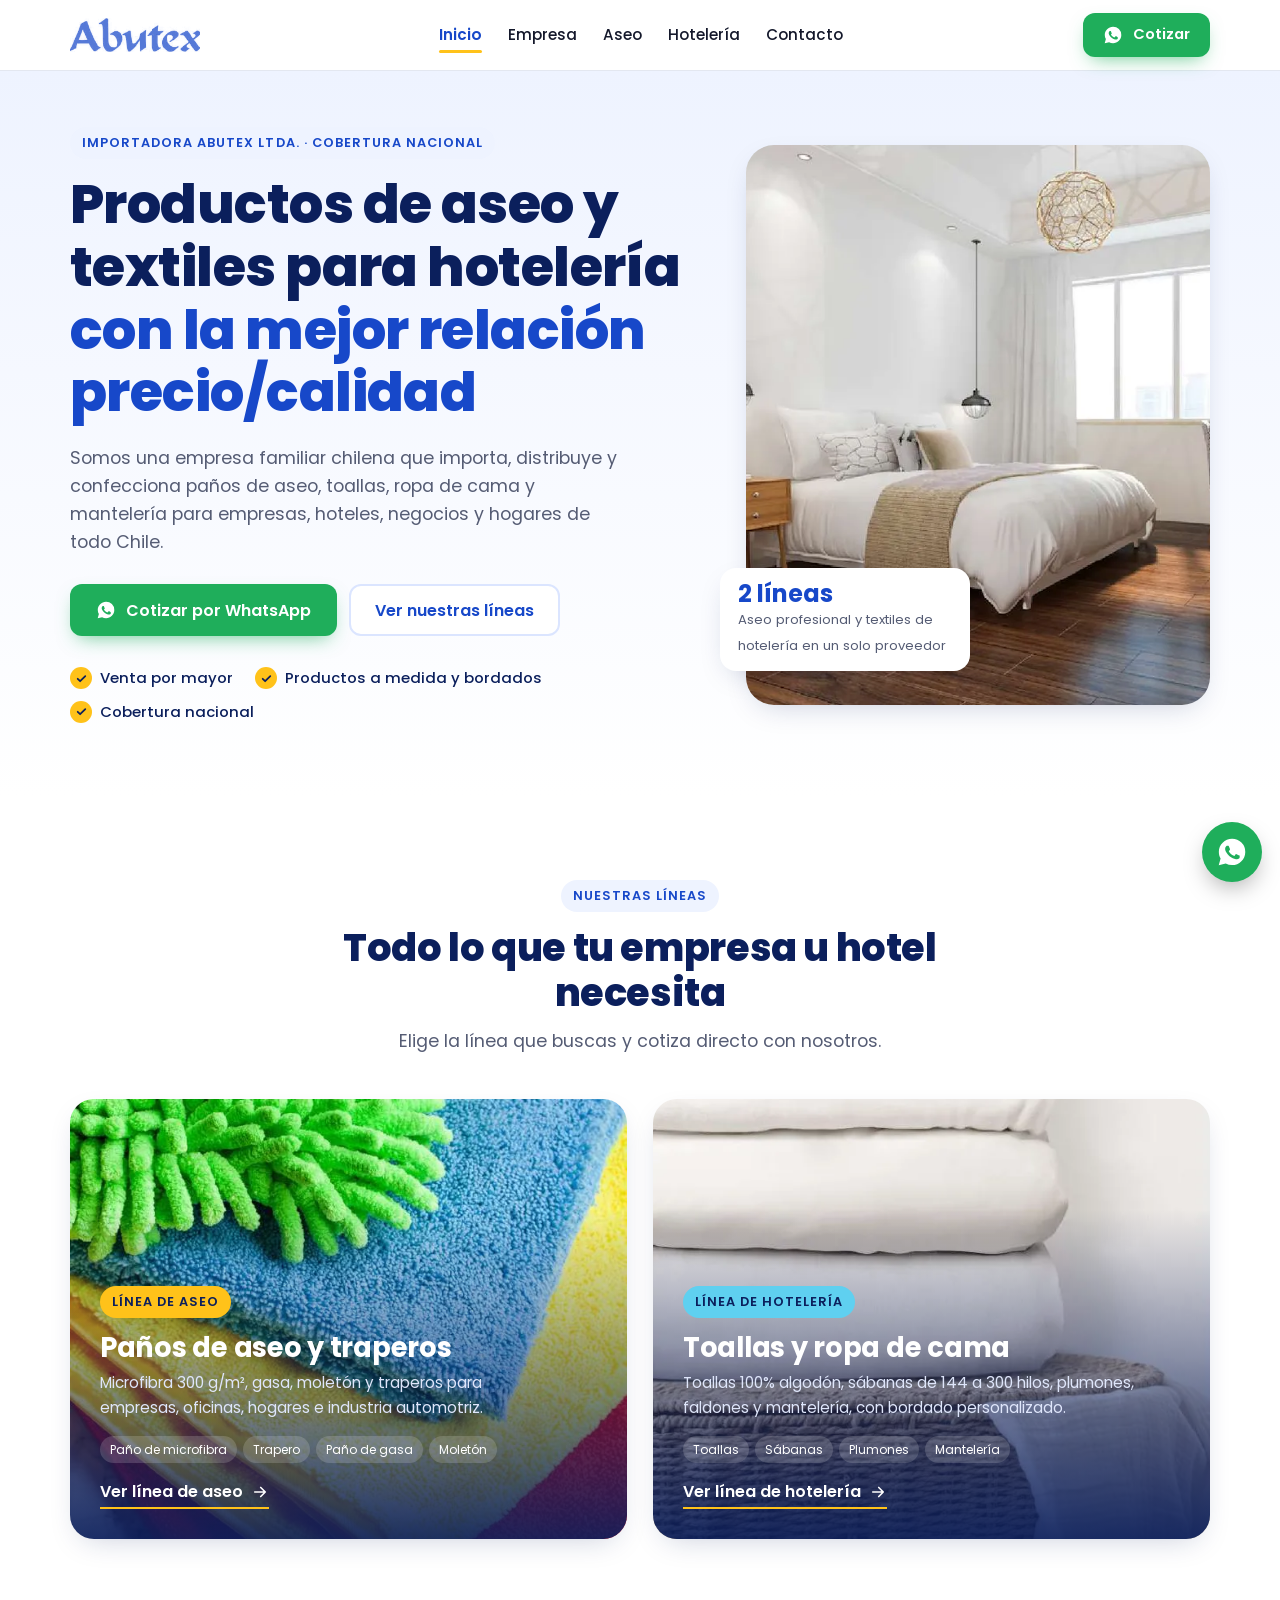
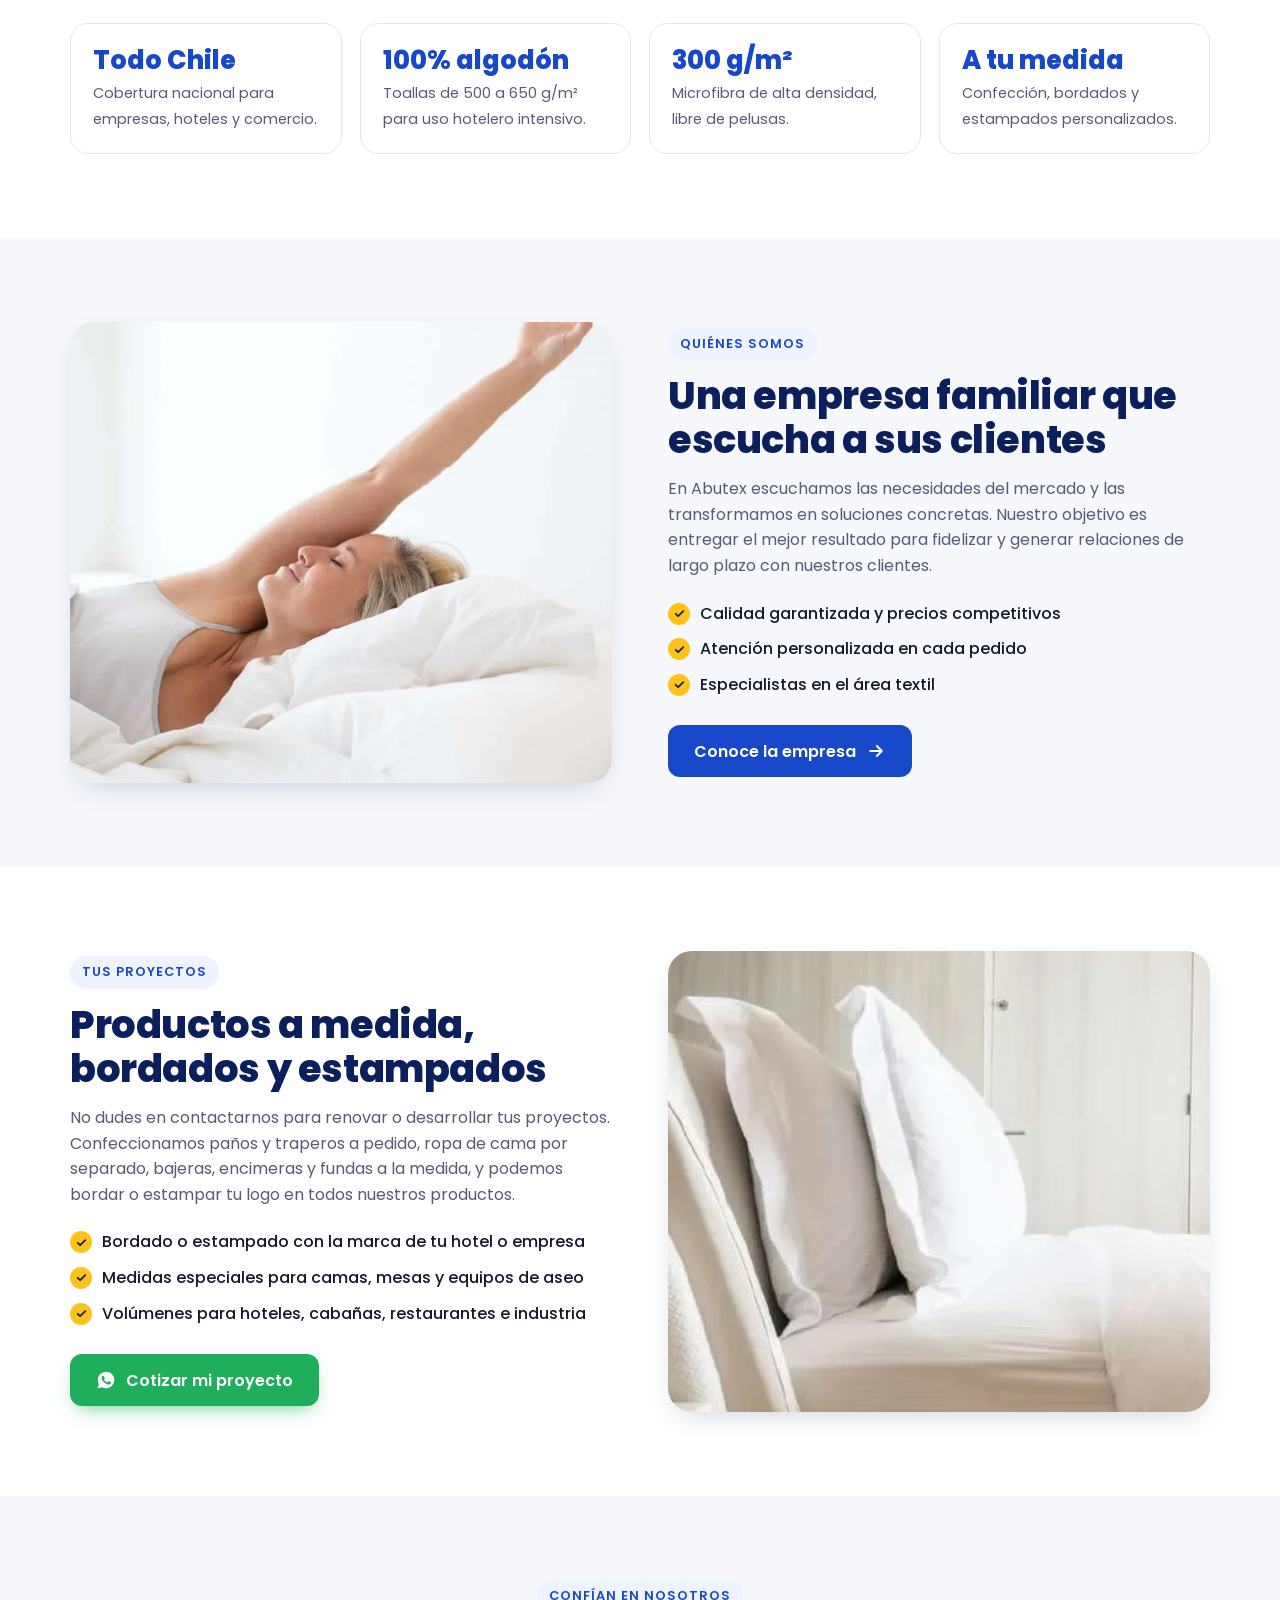
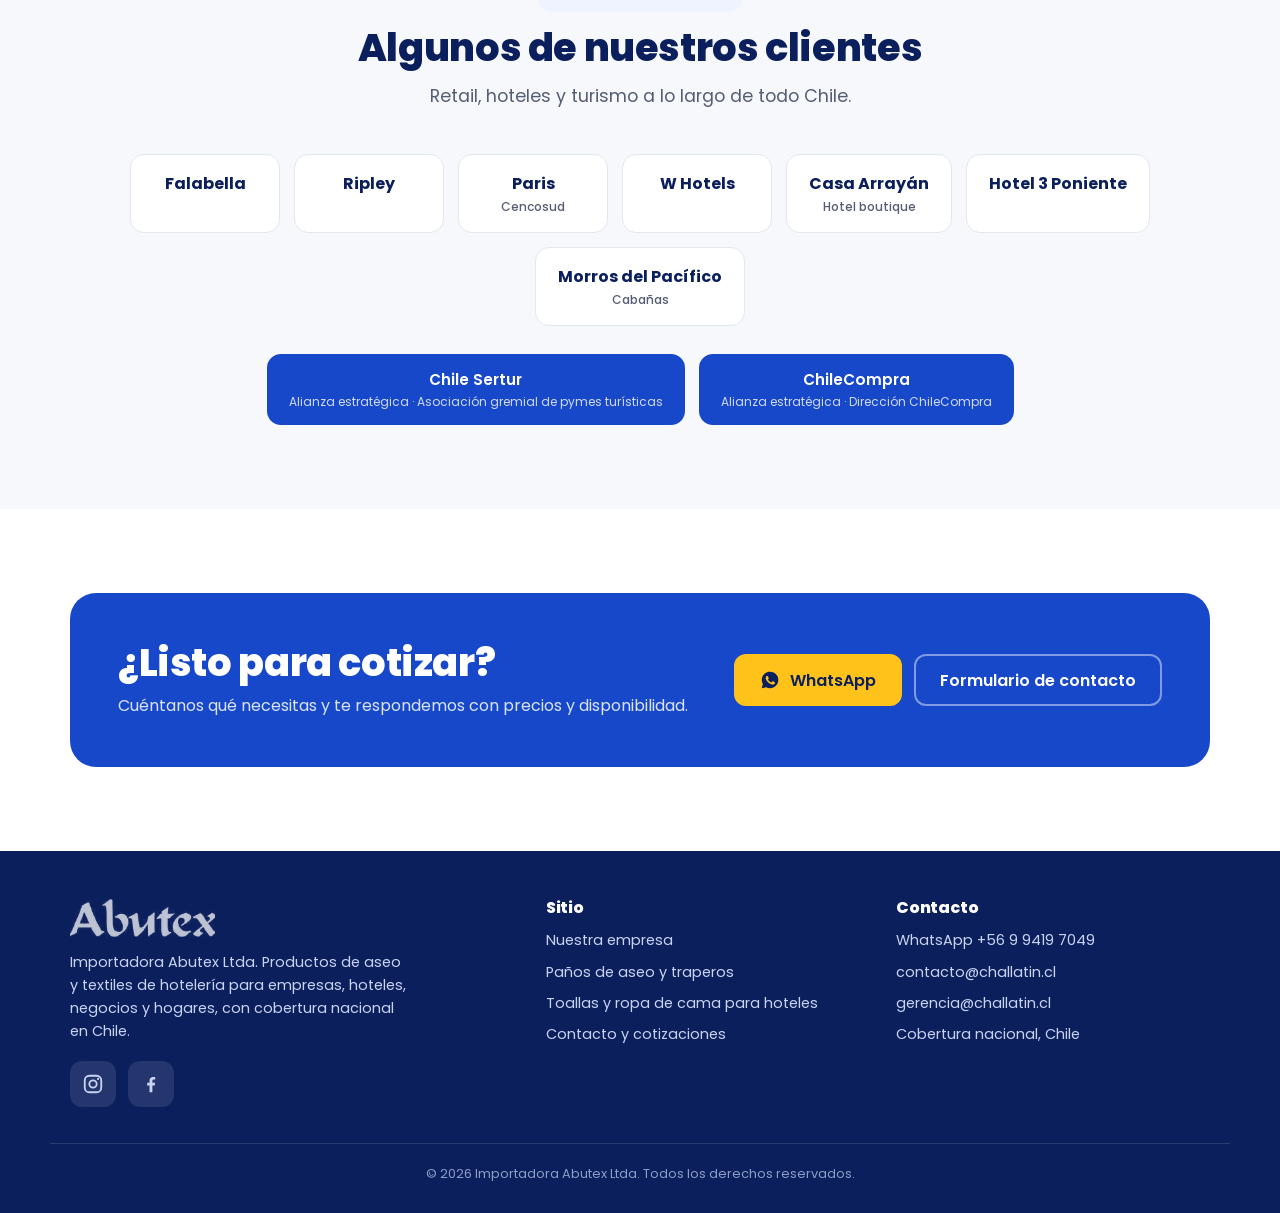
==== index.html @ 1268d4c0 "Add files via upload" ====
<!doctype html>
<html lang="es-CL">
<head>
<meta charset="utf-8">
<meta name="viewport" content="width=device-width, initial-scale=1">
<title>Abutex | Productos de Aseo y Textiles para Hotelería por Mayor en Chile</title>
<meta name="description" content="Importadora Abutex: paños de aseo y traperos de microfibra, toallas, sábanas, plumones y mantelería para empresas y hoteles. Bordados a medida y cobertura nacional. Cotiza por WhatsApp.">
<meta name="robots" content="index, follow, max-image-preview:large">
<link rel="canonical" href="https://www.abutex.cl/">
<meta name="theme-color" content="#1748c9">
<meta name="geo.region" content="CL">
<meta property="og:type" content="website">
<meta property="og:locale" content="es_CL">
<meta property="og:site_name" content="Abutex">
<meta property="og:title" content="Abutex: productos de aseo y textiles para hotelería en Chile">
<meta property="og:description" content="Importadora Abutex: paños de aseo y traperos de microfibra, toallas, sábanas, plumones y mantelería para empresas y hoteles. Bordados a medida y cobertura nacional. Cotiza por WhatsApp.">
<meta property="og:url" content="https://www.abutex.cl/">
<meta property="og:image" content="https://www.abutex.cl/img/og-home.jpg">
<meta property="og:image:width" content="1200">
<meta property="og:image:height" content="630">
<meta name="twitter:card" content="summary_large_image">
<meta name="twitter:title" content="Abutex: productos de aseo y textiles para hotelería en Chile">
<meta name="twitter:description" content="Importadora Abutex: paños de aseo y traperos de microfibra, toallas, sábanas, plumones y mantelería para empresas y hoteles. Bordados a medida y cobertura nacional. Cotiza por WhatsApp.">
<meta name="twitter:image" content="https://www.abutex.cl/img/og-home.jpg">
<link rel="icon" href="favicon.svg" type="image/svg+xml">
<link rel="apple-touch-icon" href="img/apple-touch-icon.png">
<link rel="preload" as="image" href="img/hoteleria-dormitorio.webp" fetchpriority="high">
<link rel="preconnect" href="https://fonts.googleapis.com">
<link rel="preconnect" href="https://fonts.gstatic.com" crossorigin>
<link href="https://fonts.googleapis.com/css2?family=Poppins:wght@400;500;600;700;800&display=swap" rel="stylesheet">
<link rel="stylesheet" href="css/styles.css">
<script type="application/ld+json">
{
 "@context": "https://schema.org",
 "@graph": [
  {
   "@type": "Organization",
   "@id": "https://www.abutex.cl/#organizacion",
   "name": "Importadora Abutex Ltda.",
   "alternateName": "Abutex",
   "url": "https://www.abutex.cl/",
   "logo": "https://www.abutex.cl/img/logo-abutex.png",
   "description": "Empresa familiar chilena que importa, distribuye y confecciona productos de aseo (paños y traperos de microfibra) y textiles de hotelería (toallas, ropa de cama, plumones y mantelería) con cobertura nacional.",
   "email": "contacto@challatin.cl",
   "telephone": "+56994197049",
   "areaServed": {
    "@type": "Country",
    "name": "Chile"
   },
   "founder": {
    "@type": "Person",
    "name": "Roberto Abusleme",
    "jobTitle": "Dueño y Gerente"
   },
   "contactPoint": [
    {
     "@type": "ContactPoint",
     "telephone": "+56994197049",
     "contactType": "sales",
     "areaServed": "CL",
     "availableLanguage": "Spanish"
    }
   ],
   "sameAs": [
    "https://www.instagram.com/abutex.ltda",
    "https://www.facebook.com/abutex.ltda"
   ]
  },
  {
   "@type": "WebSite",
   "@id": "https://www.abutex.cl/#web",
   "url": "https://www.abutex.cl/",
   "name": "Abutex",
   "inLanguage": "es-CL",
   "publisher": {
    "@id": "https://www.abutex.cl/#organizacion"
   }
  },
  {
   "@type": "WebPage",
   "@id": "https://www.abutex.cl/#pagina",
   "url": "https://www.abutex.cl/",
   "name": "Abutex | Productos de Aseo y Textiles para Hotelería por Mayor en Chile",
   "description": "Importadora Abutex: paños de aseo y traperos de microfibra, toallas, sábanas, plumones y mantelería para empresas y hoteles. Bordados a medida y cobertura nacional. Cotiza por WhatsApp.",
   "inLanguage": "es-CL",
   "isPartOf": {
    "@id": "https://www.abutex.cl/#web"
   },
   "about": {
    "@id": "https://www.abutex.cl/#organizacion"
   }
  },
  {
   "@type": "OfferCatalog",
   "name": "Líneas de productos Abutex",
   "itemListElement": [
    {
     "@type": "OfferCatalog",
     "name": "Línea de aseo",
     "url": "https://www.abutex.cl/aseo.html"
    },
    {
     "@type": "OfferCatalog",
     "name": "Línea de hotelería",
     "url": "https://www.abutex.cl/hoteleria.html"
    }
   ]
  }
 ]
}
</script>
</head>
<body>
<a class="skip" href="#contenido">Saltar al contenido</a>

<svg width="0" height="0" style="position:absolute" aria-hidden="true">
  <symbol id="i-wa" viewBox="0 0 24 24"><path fill="currentColor" d="M12.04 2C6.58 2 2.13 6.45 2.13 11.91c0 1.75.46 3.45 1.32 4.95L2.05 22l5.25-1.38a9.9 9.9 0 0 0 4.74 1.21h.01c5.46 0 9.91-4.45 9.91-9.91A9.85 9.85 0 0 0 12.04 2Zm5.8 14.06c-.24.68-1.42 1.3-1.96 1.35-.5.05-.97.23-3.27-.68-2.77-1.09-4.52-3.92-4.66-4.1-.13-.18-1.1-1.47-1.1-2.8 0-1.33.7-1.99.95-2.26.24-.27.53-.34.71-.34l.51.01c.16 0 .38-.06.6.46.23.54.77 1.87.84 2 .07.14.11.3.02.48-.09.18-.13.29-.27.45-.13.16-.28.35-.4.47-.13.13-.27.28-.12.55.16.27.7 1.15 1.5 1.86 1.03.92 1.9 1.2 2.17 1.34.27.13.43.11.58-.07.16-.18.67-.78.85-1.05.18-.27.36-.22.6-.13.25.09 1.57.74 1.84.88.27.13.45.2.52.31.07.11.07.65-.17 1.33Z"/></symbol>
  <symbol id="i-check" viewBox="0 0 24 24"><path fill="none" stroke="currentColor" stroke-width="3.2" stroke-linecap="round" stroke-linejoin="round" d="m5 12.5 4.5 4.5L19 7.5"/></symbol>
  <symbol id="i-drop" viewBox="0 0 24 24"><path fill="none" stroke="currentColor" stroke-width="2" stroke-linejoin="round" d="M12 3s6.5 7.2 6.5 11.5a6.5 6.5 0 0 1-13 0C5.5 10.2 12 3 12 3Z"/></symbol>
  <symbol id="i-shield" viewBox="0 0 24 24"><path fill="none" stroke="currentColor" stroke-width="2" stroke-linejoin="round" d="M12 3 4.5 6v5.5c0 4.6 3.2 8.3 7.5 9.5 4.3-1.2 7.5-4.9 7.5-9.5V6L12 3Z"/><path fill="none" stroke="currentColor" stroke-width="2" stroke-linecap="round" stroke-linejoin="round" d="m8.8 12 2.2 2.2 4.2-4.4"/></symbol>
  <symbol id="i-repeat" viewBox="0 0 24 24"><path fill="none" stroke="currentColor" stroke-width="2" stroke-linecap="round" stroke-linejoin="round" d="M17 2l4 4-4 4M3 11V9a3 3 0 0 1 3-3h15M7 22l-4-4 4-4M21 13v2a3 3 0 0 1-3 3H3"/></symbol>
  <symbol id="i-sparkle" viewBox="0 0 24 24"><path fill="none" stroke="currentColor" stroke-width="2" stroke-linejoin="round" d="M12 3l1.9 5.6L19.5 10.5l-5.6 1.9L12 18l-1.9-5.6L4.5 10.5l5.6-1.9L12 3Z"/><path fill="none" stroke="currentColor" stroke-width="2" stroke-linecap="round" d="M19 17v4M17 19h4"/></symbol>
  <symbol id="i-ruler" viewBox="0 0 24 24"><path fill="none" stroke="currentColor" stroke-width="2" stroke-linejoin="round" d="M3 17 17 3l4 4L7 21l-4-4Z"/><path fill="none" stroke="currentColor" stroke-width="2" stroke-linecap="round" d="m7 13 2 2M10 10l2 2M13 7l2 2"/></symbol>
  <symbol id="i-user" viewBox="0 0 24 24"><circle cx="12" cy="8" r="4" fill="none" stroke="currentColor" stroke-width="2"/><path fill="none" stroke="currentColor" stroke-width="2" stroke-linecap="round" d="M4 21c1.5-4 4.5-6 8-6s6.5 2 8 6"/></symbol>
  <symbol id="i-tag" viewBox="0 0 24 24"><path fill="none" stroke="currentColor" stroke-width="2" stroke-linejoin="round" d="M3 12V3h9l9 9-9 9-9-9Z"/><circle cx="7.5" cy="7.5" r="1.5" fill="currentColor"/></symbol>
  <symbol id="i-phone" viewBox="0 0 24 24"><path fill="none" stroke="currentColor" stroke-width="2" stroke-linejoin="round" d="M5 3h4l2 5-2.5 1.5a11 11 0 0 0 6 6L16 13l5 2v4a2 2 0 0 1-2 2A16 16 0 0 1 3 5a2 2 0 0 1 2-2Z"/></symbol>
  <symbol id="i-mail" viewBox="0 0 24 24"><rect x="3" y="5" width="18" height="14" rx="2" fill="none" stroke="currentColor" stroke-width="2"/><path fill="none" stroke="currentColor" stroke-width="2" stroke-linejoin="round" d="m3 7 9 6 9-6"/></symbol>
  <symbol id="i-globe" viewBox="0 0 24 24"><circle cx="12" cy="12" r="9" fill="none" stroke="currentColor" stroke-width="2"/><path fill="none" stroke="currentColor" stroke-width="2" d="M3 12h18M12 3c2.5 2.5 3.8 5.5 3.8 9s-1.3 6.5-3.8 9c-2.5-2.5-3.8-5.5-3.8-9S9.5 5.5 12 3Z"/></symbol>
  <symbol id="i-ig" viewBox="0 0 24 24"><rect x="3" y="3" width="18" height="18" rx="5" fill="none" stroke="currentColor" stroke-width="2"/><circle cx="12" cy="12" r="4" fill="none" stroke="currentColor" stroke-width="2"/><circle cx="17.5" cy="6.5" r="1.2" fill="currentColor"/></symbol>
  <symbol id="i-fb" viewBox="0 0 24 24"><path fill="currentColor" d="M13.5 21v-7.5h2.6l.4-3h-3V8.6c0-.9.3-1.5 1.5-1.5h1.6V4.4c-.3 0-1.2-.1-2.3-.1-2.3 0-3.9 1.4-3.9 4v2.2H7.8v3h2.6V21h3.1Z"/></symbol>

  <symbol id="i-arrow" viewBox="0 0 24 24"><path fill="none" stroke="currentColor" stroke-width="2.2" stroke-linecap="round" stroke-linejoin="round" d="M5 12h14M13 6l6 6-6 6"/></symbol>
  <symbol id="i-map" viewBox="0 0 24 24"><path fill="none" stroke="currentColor" stroke-width="2" stroke-linejoin="round" d="M12 21s7-6.2 7-11.5A7 7 0 0 0 5 9.5C5 14.8 12 21 12 21Z"/><circle cx="12" cy="9.5" r="2.5" fill="none" stroke="currentColor" stroke-width="2"/></symbol>
  <symbol id="i-bed" viewBox="0 0 24 24"><path fill="none" stroke="currentColor" stroke-width="2" stroke-linecap="round" stroke-linejoin="round" d="M3 18V6M3 14h18v4M21 14v-2a3 3 0 0 0-3-3h-7v5M7 11.5a1.5 1.5 0 1 0 0-.01"/></symbol>
  <symbol id="i-needle" viewBox="0 0 24 24"><path fill="none" stroke="currentColor" stroke-width="2" stroke-linecap="round" stroke-linejoin="round" d="M20 4 7 17l-3 3M16 4h4v4M4 14c2-1 4 1 6 0s2-3 4-4"/></symbol>
  <symbol id="i-eye" viewBox="0 0 24 24"><path fill="none" stroke="currentColor" stroke-width="2" stroke-linejoin="round" d="M2 12s3.5-7 10-7 10 7 10 7-3.5 7-10 7S2 12 2 12Z"/><circle cx="12" cy="12" r="3" fill="none" stroke="currentColor" stroke-width="2"/></symbol>
  <symbol id="i-target" viewBox="0 0 24 24"><circle cx="12" cy="12" r="9" fill="none" stroke="currentColor" stroke-width="2"/><circle cx="12" cy="12" r="5" fill="none" stroke="currentColor" stroke-width="2"/><circle cx="12" cy="12" r="1.5" fill="currentColor"/></symbol>
  <symbol id="i-heart" viewBox="0 0 24 24"><path fill="none" stroke="currentColor" stroke-width="2" stroke-linejoin="round" d="M12 20s-7.5-4.6-9-9.5C2 7 4.5 4.5 7.5 4.5c2 0 3.5 1.2 4.5 2.7 1-1.5 2.5-2.7 4.5-2.7 3 0 5.5 2.5 4.5 6-1.5 4.9-9 9.5-9 9.5Z"/></symbol>
</svg>


<header class="top">
  <div class="wrap">
    <a href="index.html" class="logo" aria-label="Abutex, ir al inicio"><img src="img/logo-abutex.png" width="446" height="117" alt="Abutex"></a>
    <nav class="nav" id="nav" aria-label="Principal">
      <a href="index.html" class="active" aria-current="page">Inicio</a>
      <a href="empresa.html">Empresa</a>
      <a href="aseo.html">Aseo</a>
      <a href="hoteleria.html">Hotelería</a>
      <a href="contacto.html">Contacto</a>
    </nav>
    <div style="display:flex;gap:6px;align-items:center">
      <a class="btn btn-wa" href="https://wa.me/56994197049?text=Hola%20Abutex%2C%20quiero%20cotizar." target="_blank" rel="noopener" data-cta="header-whatsapp"><svg><use href="#i-wa"/></svg><span>Cotizar</span></a>
      <button class="menu-btn" aria-label="Abrir menú" aria-expanded="false" aria-controls="nav" id="menuBtn"><svg viewBox="0 0 24 24"><path fill="none" stroke="currentColor" stroke-width="2" stroke-linecap="round" d="M4 7h16M4 12h16M4 17h16"/></svg></button>
    </div>
  </div>
</header>

<main id="contenido">
<section class="hero" id="inicio" aria-labelledby="titulo-principal">
  <div class="wrap">
    <div>
      <span class="eyebrow">Importadora Abutex Ltda. · Cobertura nacional</span>
      <h1 id="titulo-principal">Productos de aseo y textiles para hotelería <span>con la mejor relación precio/calidad</span></h1>
      <p class="lead">Somos una empresa familiar chilena que importa, distribuye y confecciona paños de aseo, toallas, ropa de cama y mantelería para empresas, hoteles, negocios y hogares de todo Chile.</p>
      <div class="hero-ctas">
        <a class="btn btn-wa" href="https://wa.me/56994197049?text=Hola%20Abutex%2C%20quiero%20cotizar." target="_blank" rel="noopener" data-cta="home-hero-whatsapp"><svg><use href="#i-wa"/></svg>Cotizar por WhatsApp</a>
        <a class="btn btn-ghost" href="#lineas" data-cta="home-hero-lineas">Ver nuestras líneas</a>
      </div>
      <ul class="hero-trust">
        <li><span class="check"><svg><use href="#i-check"/></svg></span>Venta por mayor</li>
        <li><span class="check"><svg><use href="#i-check"/></svg></span>Productos a medida y bordados</li>
        <li><span class="check"><svg><use href="#i-check"/></svg></span>Cobertura nacional</li>
      </ul>
    </div>
    <div class="hero-media">
      <img src="img/hoteleria-dormitorio.webp" width="720" height="717" alt="Habitación de hotel con ropa de cama blanca Abutex" fetchpriority="high" decoding="async">
      <div class="hero-badge"><div><strong>2 líneas</strong><span>Aseo profesional y textiles de hotelería en un solo proveedor</span></div></div>
    </div>
  </div>
</section>

<section id="lineas" aria-labelledby="t-lineas">
  <div class="wrap">
    <div class="section-head center">
      <span class="eyebrow">Nuestras líneas</span>
      <h2 id="t-lineas">Todo lo que tu empresa u hotel necesita</h2>
      <p class="lead">Elige la línea que buscas y cotiza directo con nosotros.</p>
    </div>
    <div class="lines">
      <a class="line-card" href="aseo.html" data-cta="home-linea-aseo">
        <img src="img/hero-panos-de-aseo.webp" width="683" height="1242" alt="Paños de microfibra de colores para aseo" loading="lazy" decoding="async">
        <div class="in">
          <span class="eyebrow">Línea de aseo</span>
          <h3>Paños de aseo y traperos</h3>
          <p>Microfibra 300 g/m², gasa, moletón y traperos para empresas, oficinas, hogares e industria automotriz.</p>
          <ul class="chips"><li>Paño de microfibra</li><li>Trapero</li><li>Paño de gasa</li><li>Moletón</li></ul>
          <span class="more">Ver línea de aseo <svg width="18" height="18"><use href="#i-arrow"/></svg></span>
        </div>
      </a>
      <a class="line-card hotel" href="hoteleria.html" data-cta="home-linea-hoteleria">
        <img src="img/toallas-apiladas.webp" width="637" height="949" alt="Sábanas y toallas blancas dobladas sobre canasto de mimbre" loading="lazy" decoding="async">
        <div class="in">
          <span class="eyebrow">Línea de hotelería</span>
          <h3>Toallas y ropa de cama</h3>
          <p>Toallas 100% algodón, sábanas de 144 a 300 hilos, plumones, faldones y mantelería, con bordado personalizado.</p>
          <ul class="chips"><li>Toallas</li><li>Sábanas</li><li>Plumones</li><li>Mantelería</li></ul>
          <span class="more">Ver línea de hotelería <svg width="18" height="18"><use href="#i-arrow"/></svg></span>
        </div>
      </a>
    </div>
  </div>
</section>

<section style="padding-top:0" aria-label="Abutex en cifras">
  <div class="wrap">
    <ul class="stats">
      <li><strong>Todo Chile</strong><span>Cobertura nacional para empresas, hoteles y comercio.</span></li>
      <li><strong>100% algodón</strong><span>Toallas de 500 a 650 g/m² para uso hotelero intensivo.</span></li>
      <li><strong>300 g/m²</strong><span>Microfibra de alta densidad, libre de pelusas.</span></li>
      <li><strong>A tu medida</strong><span>Confección, bordados y estampados personalizados.</span></li>
    </ul>
  </div>
</section>

<section class="split uses" aria-labelledby="t-quienes">
  <div class="wrap">
    <div><img src="img/ropa-de-cama.webp" width="720" height="732" alt="Mujer despertando descansada en cama con ropa de cama blanca" loading="lazy" decoding="async"></div>
    <div>
      <span class="eyebrow">Quiénes somos</span>
      <h2 id="t-quienes">Una empresa familiar que escucha a sus clientes</h2>
      <p>En Abutex escuchamos las necesidades del mercado y las transformamos en soluciones concretas. Nuestro objetivo es entregar el mejor resultado para fidelizar y generar relaciones de largo plazo con nuestros clientes.</p>
      <ul class="tick">
        <li><span class="check"><svg><use href="#i-check"/></svg></span>Calidad garantizada y precios competitivos</li>
        <li><span class="check"><svg><use href="#i-check"/></svg></span>Atención personalizada en cada pedido</li>
        <li><span class="check"><svg><use href="#i-check"/></svg></span>Especialistas en el área textil</li>
      </ul>
      <a class="btn btn-primary" href="empresa.html" data-cta="home-empresa">Conoce la empresa <svg><use href="#i-arrow"/></svg></a>
    </div>
  </div>
</section>

<section class="split rev" aria-labelledby="t-medida">
  <div class="wrap">
    <div><img src="img/proyecto-almohadas.webp" width="439" height="459" alt="Almohadas y sábanas blancas confeccionadas a medida" loading="lazy" decoding="async"></div>
    <div>
      <span class="eyebrow">Tus proyectos</span>
      <h2 id="t-medida">Productos a medida, bordados y estampados</h2>
      <p>No dudes en contactarnos para renovar o desarrollar tus proyectos. Confeccionamos paños y traperos a pedido, ropa de cama por separado, bajeras, encimeras y fundas a la medida, y podemos bordar o estampar tu logo en todos nuestros productos.</p>
      <ul class="tick">
        <li><span class="check"><svg><use href="#i-check"/></svg></span>Bordado o estampado con la marca de tu hotel o empresa</li>
        <li><span class="check"><svg><use href="#i-check"/></svg></span>Medidas especiales para camas, mesas y equipos de aseo</li>
        <li><span class="check"><svg><use href="#i-check"/></svg></span>Volúmenes para hoteles, cabañas, restaurantes e industria</li>
      </ul>
      <a class="btn btn-wa" href="https://wa.me/56994197049?text=Hola%20Abutex%2C%20quiero%20cotizar%20un%20proyecto%20a%20medida." target="_blank" rel="noopener" data-cta="home-medida"><svg><use href="#i-wa"/></svg>Cotizar mi proyecto</a>
    </div>
  </div>
</section>

<section class="clients" aria-labelledby="t-clientes">
  <div class="wrap">
    <div class="section-head center">
      <span class="eyebrow">Confían en nosotros</span>
      <h2 id="t-clientes">Algunos de nuestros clientes</h2>
      <p class="lead">Retail, hoteles y turismo a lo largo de todo Chile.</p>
    </div>
    <ul class="client-logos">
      <li>Falabella</li>
      <li>Ripley</li>
      <li>Paris<small>Cencosud</small></li>
      <li>W Hotels</li>
      <li>Casa Arrayán<small>Hotel boutique</small></li>
      <li>Hotel 3 Poniente</li>
      <li>Morros del Pacífico<small>Cabañas</small></li>
    </ul>
    <ul class="allies" aria-label="Alianzas estratégicas">
      <li>Chile Sertur<small>Alianza estratégica · Asociación gremial de pymes turísticas</small></li>
      <li>ChileCompra<small>Alianza estratégica · Dirección ChileCompra</small></li>
    </ul>
  </div>
</section>


<section aria-label="Cotiza con Abutex">
  <div class="wrap">
    <div class="cta-band">
      <div>
        <h2>¿Listo para cotizar?</h2>
        <p>Cuéntanos qué necesitas y te respondemos con precios y disponibilidad.</p>
      </div>
      <div class="btns">
        <a class="btn btn-yellow" href="https://wa.me/56994197049?text=Hola%20Abutex%2C%20quiero%20cotizar." target="_blank" rel="noopener" data-cta="home-cta-whatsapp"><svg><use href="#i-wa"/></svg>WhatsApp</a>
        <a class="btn btn-ghost" href="contacto.html" data-cta="home-cta-contacto">Formulario de contacto</a>
      </div>
    </div>
  </div>
</section>

</main>

<footer class="foot">
  <div class="wrap">
    <div>
      <a href="index.html" class="logo" aria-label="Abutex, volver al inicio"><img src="img/logo-abutex-blanco.png" width="446" height="117" alt="Abutex" loading="lazy"></a>
      <p style="margin:14px 0 18px;max-width:340px">Importadora Abutex Ltda. Productos de aseo y textiles de hotelería para empresas, hoteles, negocios y hogares, con cobertura nacional en Chile.</p>
      <div class="social">
        <a href="https://www.instagram.com/abutex.ltda" target="_blank" rel="noopener" aria-label="Abutex en Instagram" data-cta="instagram"><svg><use href="#i-ig"/></svg></a>
        <a href="https://www.facebook.com/abutex.ltda" target="_blank" rel="noopener" aria-label="Abutex en Facebook" data-cta="facebook"><svg><use href="#i-fb"/></svg></a>
      </div>
    </div>
    <nav aria-label="Sitio">
      <h2>Sitio</h2>
      <ul>
        <li><a href="empresa.html">Nuestra empresa</a></li>
        <li><a href="aseo.html">Paños de aseo y traperos</a></li>
        <li><a href="hoteleria.html">Toallas y ropa de cama para hoteles</a></li>
        <li><a href="contacto.html">Contacto y cotizaciones</a></li>
      </ul>
    </nav>
    <div>
      <h2>Contacto</h2>
      <ul>
        <li><a href="https://wa.me/56994197049" target="_blank" rel="noopener" data-cta="footer-whatsapp">WhatsApp +56 9 9419 7049</a></li>
        <li><a href="mailto:contacto@challatin.cl">contacto@challatin.cl</a></li>
        <li><a href="mailto:gerencia@challatin.cl">gerencia@challatin.cl</a></li>
        <li>Cobertura nacional, Chile</li>
      </ul>
    </div>
  </div>
  <div class="wrap foot-bottom">© <span id="year">2026</span> Importadora Abutex Ltda. Todos los derechos reservados.</div>
</footer>

<a class="wa-float" href="https://wa.me/56994197049?text=Hola%20Abutex%2C%20quiero%20cotizar." target="_blank" rel="noopener" aria-label="Escríbenos por WhatsApp" data-cta="flotante-whatsapp"><svg><use href="#i-wa"/></svg></a>
<script src="js/main.js" defer></script>
</body>
</html>
---- css/styles.css ----
:root{
  --blue:#1748c9; --blue-700:#0f37a3; --blue-900:#0b1f5c; --blue-50:#eef3ff; --blue-100:#dbe5ff;
  --yellow:#ffc21a; --yellow-600:#e5a800;
  --ink:#14182b; --muted:#555c74; --line:#e3e7f0; --bg:#ffffff; --soft:#f6f8fc;
  --wa:#1fae5b; --wa-700:#178a48;
  --radius:18px; --shadow:0 10px 30px -12px rgba(15,35,95,.25);
  --max:1180px;
}
*{box-sizing:border-box;margin:0;padding:0}
html{scroll-behavior:smooth;-webkit-text-size-adjust:100%}
body{font-family:"Poppins",system-ui,-apple-system,"Segoe UI",Roboto,Arial,sans-serif;color:var(--ink);background:var(--bg);line-height:1.6;font-size:16px;overflow-x:hidden}
img{max-width:100%;display:block;height:auto}
a{color:var(--blue);text-decoration:none}
a:hover{text-decoration:underline}
:focus-visible{outline:3px solid var(--yellow);outline-offset:3px;border-radius:6px}
.wrap{width:100%;max-width:var(--max);margin:0 auto;padding:0 20px}
.sr-only{position:absolute;width:1px;height:1px;overflow:hidden;clip:rect(0 0 0 0);white-space:nowrap}
.skip{position:absolute;left:-999px;top:8px;background:var(--blue);color:#fff;padding:8px 14px;border-radius:8px;z-index:100}
.skip:focus{left:8px}

h1,h2,h3{line-height:1.15;letter-spacing:-.01em;color:var(--blue-900)}
h1{font-size:clamp(2rem,4.6vw,3.4rem);font-weight:800}
h2{font-size:clamp(1.6rem,3.2vw,2.4rem);font-weight:800}
h3{font-size:1.2rem;font-weight:700}
.eyebrow{display:inline-block;font-size:.8rem;font-weight:600;letter-spacing:.08em;text-transform:uppercase;color:var(--blue);background:var(--blue-50);padding:6px 12px;border-radius:999px;margin-bottom:14px}
.lead{font-size:1.1rem;color:var(--muted)}
section{padding:84px 0}
.section-head{max-width:720px;margin-bottom:44px}
.section-head.center{text-align:center;margin-left:auto;margin-right:auto}
.section-head p{margin-top:12px}

/* Botones */
.btn{display:inline-flex;align-items:center;justify-content:center;gap:10px;font-weight:600;font-size:1rem;padding:14px 24px;border-radius:12px;border:2px solid transparent;cursor:pointer;transition:transform .15s,background .15s,box-shadow .15s;text-decoration:none!important;line-height:1.2;font-family:inherit}
.btn:hover{transform:translateY(-2px)}
.btn-wa{background:var(--wa);color:#fff;box-shadow:0 8px 20px -8px rgba(31,174,91,.7)}
.btn-wa:hover{background:var(--wa-700)}
.btn-primary{background:var(--blue);color:#fff}
.btn-primary:hover{background:var(--blue-700)}
.btn-ghost{background:#fff;color:var(--blue);border-color:var(--blue-100)}
.btn-ghost:hover{border-color:var(--blue)}
.btn-yellow{background:var(--yellow);color:var(--blue-900)}
.btn-yellow:hover{background:var(--yellow-600)}
.btn svg{width:20px;height:20px;flex:none}

/* Header */
.top{position:sticky;top:0;z-index:50;background:rgba(255,255,255,.92);backdrop-filter:saturate(1.4) blur(10px);border-bottom:1px solid var(--line)}
.top .wrap{display:flex;align-items:center;justify-content:space-between;height:70px;gap:16px}
.logo{display:flex;align-items:center;gap:10px;font-weight:800;font-size:1.35rem;color:var(--blue-900);text-decoration:none!important}
.logo-mark{width:38px;height:38px;flex:none}
.logo small{display:block;font-size:.66rem;font-weight:500;color:var(--muted);letter-spacing:.04em;margin-top:-4px}
.nav{display:flex;gap:26px;align-items:center}
.nav a{color:var(--ink);font-weight:500;font-size:.95rem}
.nav a:hover{color:var(--blue);text-decoration:none}
.top .btn{padding:10px 18px;font-size:.92rem}
.menu-btn{display:none;background:none;border:0;width:44px;height:44px;cursor:pointer;color:var(--blue-900)}
.menu-btn svg{width:28px;height:28px}

/* Hero */
.hero{padding:56px 0 72px;background:linear-gradient(180deg,var(--blue-50) 0%,#fff 100%);position:relative;overflow:hidden}
.hero .wrap{display:grid;grid-template-columns:1.15fr .85fr;gap:48px;align-items:center}
.hero h1 span{color:var(--blue)}
.hero .lead{margin:20px 0 28px;max-width:560px}
.hero-ctas{display:flex;flex-wrap:wrap;gap:12px}
.hero-trust{display:flex;flex-wrap:wrap;gap:10px 22px;margin-top:30px;list-style:none}
.hero-trust li{display:flex;align-items:center;gap:8px;font-size:.93rem;font-weight:500;color:var(--blue-900)}
.check{width:22px;height:22px;border-radius:50%;background:var(--yellow);display:inline-grid;place-items:center;flex:none}
.check svg{width:13px;height:13px;color:var(--blue-900)}
.hero-media{position:relative}
.hero-media img{border-radius:28px;box-shadow:var(--shadow);aspect-ratio:4/5;object-fit:cover;width:100%;max-height:560px}
.hero-badge{position:absolute;left:-26px;bottom:34px;background:#fff;border-radius:16px;padding:14px 18px;box-shadow:var(--shadow);display:flex;gap:12px;align-items:center;max-width:250px}
.hero-badge strong{display:block;font-size:1.5rem;color:var(--blue);line-height:1}
.hero-badge span{font-size:.82rem;color:var(--muted);line-height:1.3}

/* Beneficios */
.benefits{padding:0;margin-top:-36px;position:relative;z-index:2}
.benefits ul{list-style:none;display:grid;grid-template-columns:repeat(4,1fr);background:var(--blue);border-radius:var(--radius);box-shadow:var(--shadow);overflow:hidden}
.benefits li{padding:24px 22px;color:#fff;display:flex;gap:14px;align-items:flex-start;border-right:1px solid rgba(255,255,255,.15)}
.benefits li:last-child{border-right:0}
.benefits .ic{width:44px;height:44px;border-radius:12px;background:rgba(255,255,255,.14);display:grid;place-items:center;flex:none}
.benefits .ic svg{width:24px;height:24px;color:var(--yellow)}
.benefits strong{display:block;font-size:1rem}
.benefits span{font-size:.85rem;opacity:.85;line-height:1.4;display:block}

/* Productos */
.products-grid{display:grid;grid-template-columns:repeat(2,1fr);gap:26px}
.product{background:#fff;border:1px solid var(--line);border-radius:var(--radius);overflow:hidden;display:grid;grid-template-columns:42% 1fr;transition:box-shadow .2s,transform .2s}
.product:hover{box-shadow:var(--shadow);transform:translateY(-3px)}
.product-img{background:var(--soft);display:grid;place-items:center;padding:20px;position:relative}
.product-img img{max-height:230px;width:auto;object-fit:contain;border-radius:10px}
.tag{position:absolute;top:14px;left:14px;background:var(--yellow);color:var(--blue-900);font-size:.72rem;font-weight:700;padding:4px 10px;border-radius:999px;letter-spacing:.02em}
.product-body{padding:24px;display:flex;flex-direction:column}
.product-body h3{margin-bottom:4px}
.product-sub{font-size:.85rem;color:var(--blue);font-weight:600;margin-bottom:10px}
.product-body p{font-size:.93rem;color:var(--muted)}
.specs{display:grid;grid-template-columns:auto 1fr;gap:4px 12px;font-size:.85rem;margin:14px 0 18px}
.specs dt{color:var(--muted)}
.specs dd{font-weight:600;color:var(--ink)}
.product .btn{margin-top:auto;padding:11px 16px;font-size:.9rem;align-self:flex-start}
.swatches{display:inline-flex;gap:4px;vertical-align:middle;margin-left:6px}
.swatches i{width:12px;height:12px;border-radius:50%;display:inline-block;border:1px solid rgba(0,0,0,.12)}

/* Usos */
.uses{background:var(--soft)}
.uses-grid{display:grid;grid-template-columns:repeat(4,1fr);gap:20px}
.use{background:#fff;border-radius:var(--radius);overflow:hidden;border:1px solid var(--line)}
.use img{aspect-ratio:4/3;object-fit:cover;width:100%}
.use div{padding:18px 18px 22px}
.use h3{font-size:1.05rem;margin-bottom:6px}
.use p{font-size:.88rem;color:var(--muted)}

/* A medida */
.custom{background:var(--blue-900);color:#fff;position:relative;overflow:hidden}
.custom .wrap{display:grid;grid-template-columns:1fr 1fr;gap:56px;align-items:center}
.custom h2{color:#fff}
.custom .eyebrow{background:rgba(255,194,26,.15);color:var(--yellow)}
.custom p{color:#c9d4f2;margin:16px 0}
.custom ul{list-style:none;margin:22px 0 30px;display:grid;gap:12px}
.custom li{display:flex;gap:10px;align-items:center;font-weight:500}
.custom-media{display:grid;grid-template-columns:1fr 1fr;gap:16px}
.custom-media img{border-radius:16px;aspect-ratio:1;object-fit:cover;width:100%;background:#fff}
.custom-media img:nth-child(2){margin-top:40px}

/* Por qué */
.why .wrap{display:grid;grid-template-columns:.9fr 1.1fr;gap:56px;align-items:center}
.why-media img{border-radius:24px;aspect-ratio:4/5;object-fit:cover;width:100%;max-height:540px;box-shadow:var(--shadow)}
.why-list{display:grid;grid-template-columns:1fr 1fr;gap:22px;margin:30px 0}
.why-item h3{font-size:1.02rem;margin:10px 0 4px}
.why-item p{font-size:.9rem;color:var(--muted)}
.why-item .ic{width:46px;height:46px;border-radius:12px;background:var(--blue-50);display:grid;place-items:center}
.why-item .ic svg{width:24px;height:24px;color:var(--blue)}
blockquote{border-left:4px solid var(--yellow);padding:6px 0 6px 20px;font-style:italic;color:var(--blue-900)}
blockquote footer{font-style:normal;font-size:.88rem;color:var(--muted);margin-top:8px}

/* Cuidado */
.care{padding:0 0 84px}
.care-box{background:var(--blue-50);border-radius:var(--radius);padding:30px 34px;display:grid;grid-template-columns:auto 1fr;gap:28px;align-items:center}
.care-box h2{font-size:1.4rem}
.care-box ol{list-style:none;display:grid;grid-template-columns:repeat(3,1fr);gap:16px;counter-reset:c}
.care-box li{counter-increment:c;background:#fff;border-radius:12px;padding:14px 16px 14px 52px;position:relative;font-size:.9rem;font-weight:500}
.care-box li::before{content:counter(c);position:absolute;left:14px;top:50%;transform:translateY(-50%);width:28px;height:28px;border-radius:50%;background:var(--blue);color:#fff;display:grid;place-items:center;font-weight:700;font-size:.85rem}

/* FAQ */
.faq{background:var(--soft)}
.faq-list{max-width:820px;margin:0 auto;display:grid;gap:12px}
.faq details{background:#fff;border:1px solid var(--line);border-radius:14px;padding:0 22px}
.faq summary{cursor:pointer;list-style:none;padding:18px 0;font-weight:600;color:var(--blue-900);display:flex;justify-content:space-between;gap:16px;align-items:center}
.faq summary::-webkit-details-marker{display:none}
.faq summary::after{content:"+";font-size:1.5rem;color:var(--blue);line-height:1;transition:transform .2s;flex:none}
.faq details[open] summary::after{transform:rotate(45deg)}
.faq details p{padding:0 0 18px;color:var(--muted)}

/* Cotización */
.quote .wrap{display:grid;grid-template-columns:1fr 1fr;gap:48px;align-items:start}
.contact-list{list-style:none;display:grid;gap:14px;margin:28px 0}
.contact-list li{display:flex;gap:14px;align-items:center}
.contact-list .ic{width:46px;height:46px;border-radius:12px;background:var(--blue-50);display:grid;place-items:center;flex:none}
.contact-list .ic svg{width:22px;height:22px;color:var(--blue)}
.contact-list small{display:block;color:var(--muted);font-size:.8rem}
.contact-list a{font-weight:600;word-break:break-word}
.social{display:flex;gap:12px}
.social a{width:46px;height:46px;border-radius:12px;background:var(--blue);display:grid;place-items:center;color:#fff}
.social a:hover{background:var(--blue-700)}
.social svg{width:22px;height:22px}
form{background:#fff;border:1px solid var(--line);border-radius:22px;padding:30px;box-shadow:var(--shadow)}
form h3{font-size:1.3rem;margin-bottom:4px}
form > p{font-size:.9rem;color:var(--muted);margin-bottom:20px}
.field{margin-bottom:16px}
.row{display:grid;grid-template-columns:1fr 1fr;gap:14px}
label{display:block;font-size:.85rem;font-weight:600;margin-bottom:6px;color:var(--blue-900)}
input,select,textarea{width:100%;font:inherit;font-size:.95rem;padding:12px 14px;border:1.5px solid var(--line);border-radius:10px;background:#fff;color:var(--ink)}
input:focus,select:focus,textarea:focus{outline:none;border-color:var(--blue);box-shadow:0 0 0 4px var(--blue-50)}
textarea{resize:vertical;min-height:90px}
.checks{display:grid;grid-template-columns:1fr 1fr;gap:8px}
.checks label{display:flex;gap:8px;align-items:center;font-weight:500;font-size:.88rem;border:1.5px solid var(--line);border-radius:10px;padding:10px 12px;cursor:pointer;margin:0}
.checks input{width:auto;accent-color:var(--blue)}
form .btn{width:100%;margin-top:6px}
.form-note{font-size:.78rem;color:var(--muted);text-align:center;margin-top:10px}

/* Footer */
.foot{background:var(--blue-900);color:#c9d4f2;padding:48px 0 28px;font-size:.9rem}
.foot .wrap{display:grid;grid-template-columns:1.4fr 1fr 1fr;gap:36px}
.foot .logo{color:#fff}
.foot .logo small{color:#9fb0dd}
.foot h2{font-size:1rem;color:#fff;margin-bottom:12px}
.foot ul{list-style:none;display:grid;gap:8px}
.foot a{color:#c9d4f2}
.foot a:hover{color:#fff}
.foot .wrap.foot-bottom{display:block}
.foot-bottom{border-top:1px solid rgba(255,255,255,.12);margin-top:36px;padding-top:20px;text-align:center;font-size:.8rem;color:#8d9cc8}
.foot .social a{background:rgba(255,255,255,.1)}

/* WhatsApp flotante */
.wa-float{position:fixed;right:18px;bottom:18px;z-index:60;width:60px;height:60px;border-radius:50%;background:var(--wa);display:grid;place-items:center;box-shadow:0 10px 25px -6px rgba(0,0,0,.35);color:#fff;transition:transform .15s}
.wa-float:hover{transform:scale(1.07)}
.wa-float svg{width:32px;height:32px}

/* Responsive */
@media (max-width:1020px){
  .products-grid{grid-template-columns:1fr}
  .uses-grid{grid-template-columns:repeat(2,1fr)}
  .benefits ul{grid-template-columns:repeat(2,1fr)}
  .benefits li:nth-child(2){border-right:0}
  .benefits li:nth-child(-n+2){border-bottom:1px solid rgba(255,255,255,.15)}
  .care-box{grid-template-columns:1fr}
}
@media (max-width:860px){
  section{padding:64px 0}
  .nav{display:none;position:absolute;top:70px;left:0;right:0;background:#fff;flex-direction:column;align-items:stretch;gap:0;border-bottom:1px solid var(--line);box-shadow:var(--shadow)}
  .nav.open{display:flex}
  .nav a{padding:14px 20px;border-top:1px solid var(--line)}
  .menu-btn{display:grid;place-items:center}
  .top .btn-wa span{display:none}
  .top .btn-wa{padding:10px 12px}
  .hero .wrap,.custom .wrap,.why .wrap,.quote .wrap{grid-template-columns:1fr}
  .hero{padding-top:32px}
  .hero-media{order:-1;max-width:460px}
  .hero-media img{aspect-ratio:16/11;max-height:none}
  .hero-badge{left:12px;bottom:12px}
  .why-media{max-width:460px}
  .why-media img{aspect-ratio:16/11}
  .care-box ol{grid-template-columns:1fr}
}
@media (max-width:560px){
  .wrap{padding:0 16px}
  .product{grid-template-columns:1fr}
  .product-img img{max-height:200px}
  .uses-grid{grid-template-columns:1fr}
  .benefits ul{grid-template-columns:1fr}
  .benefits li{border-right:0;border-bottom:1px solid rgba(255,255,255,.15)}
  .why-list,.checks,.row{grid-template-columns:1fr}
  .hero-ctas .btn{width:100%}
  form{padding:22px}
  .care-box{padding:24px 20px}
  .foot .wrap{grid-template-columns:1fr}
  .custom-media img:nth-child(2){margin-top:20px}
}
@media (prefers-reduced-motion:reduce){*{transition:none!important;scroll-behavior:auto!important}}

/* ===== Sitio multipágina ===== */
:root{--cyan:#5fd0f0;--cyan-50:#e9f9fe}
.logo img{height:34px;width:auto}
.foot .logo img{height:38px}
.nav a.active{color:var(--blue);font-weight:600;position:relative}
.nav a.active::after{content:"";position:absolute;left:0;right:0;bottom:-6px;height:3px;border-radius:3px;background:var(--yellow)}
.page-hero{padding:56px 0 64px;background:linear-gradient(180deg,var(--blue-50) 0%,#fff 100%)}
.page-hero .wrap{display:grid;grid-template-columns:1.1fr .9fr;gap:48px;align-items:center}
.page-hero.simple .wrap{grid-template-columns:1fr;max-width:820px;text-align:center}
.page-hero .lead{margin:18px 0 26px}
.page-hero img{border-radius:24px;box-shadow:var(--shadow);aspect-ratio:5/4;object-fit:cover;width:100%}
.crumbs{font-size:.85rem;color:var(--muted);margin-bottom:14px}
.crumbs a{color:var(--muted)}
.crumbs ol{list-style:none;display:flex;gap:6px;flex-wrap:wrap}
.crumbs li+li::before{content:"/";margin-right:6px;color:#b3b9c9}
.page-hero.simple .crumbs ol{justify-content:center}

/* Home: dos líneas */
.lines{display:grid;grid-template-columns:1fr 1fr;gap:26px}
.line-card{position:relative;border-radius:24px;overflow:hidden;min-height:440px;display:flex;align-items:flex-end;color:#fff;text-decoration:none!important;box-shadow:var(--shadow);isolation:isolate}
.line-card img{position:absolute;inset:0;width:100%;height:100%;object-fit:cover;z-index:-2;transition:transform .5s}
.line-card::before{content:"";position:absolute;inset:0;z-index:-1;background:linear-gradient(180deg,rgba(11,31,92,0) 25%,rgba(11,31,92,.92) 100%)}
.line-card:hover img{transform:scale(1.04)}
.line-card .in{padding:30px}
.line-card .eyebrow{background:var(--yellow);color:var(--blue-900)}
.line-card.hotel .eyebrow{background:var(--cyan)}
.line-card h3{color:#fff;font-size:1.7rem;margin-bottom:8px}
.line-card p{color:#dfe6fb;font-size:.95rem;margin-bottom:16px;max-width:460px}
.line-card .more{display:inline-flex;gap:8px;align-items:center;font-weight:600;color:#fff;border-bottom:2px solid var(--yellow);padding-bottom:2px}
.chips{display:flex;flex-wrap:wrap;gap:6px;margin-bottom:16px;list-style:none}
.chips li{font-size:.75rem;background:rgba(255,255,255,.16);padding:4px 10px;border-radius:999px}

/* Stats */
.stats{display:grid;grid-template-columns:repeat(4,1fr);gap:18px;list-style:none}
.stats li{background:#fff;border:1px solid var(--line);border-radius:var(--radius);padding:22px}
.stats strong{display:block;font-size:1.6rem;color:var(--blue);line-height:1.1;margin-bottom:6px;font-weight:800}
.stats span{font-size:.9rem;color:var(--muted)}

/* Clientes */
.clients{background:var(--soft)}
.client-logos{display:flex;flex-wrap:wrap;justify-content:center;gap:14px;list-style:none}
.client-logos li{background:#fff;border:1px solid var(--line);border-radius:14px;padding:16px 22px;font-weight:700;color:var(--blue-900);font-size:1rem;min-width:150px;text-align:center}
.client-logos li small{display:block;font-weight:500;color:var(--muted);font-size:.75rem}
.allies{display:flex;justify-content:center;gap:14px;flex-wrap:wrap;margin-top:28px;list-style:none}
.allies li{background:var(--blue);color:#fff;border-radius:14px;padding:14px 22px;font-weight:600;font-size:.95rem;text-align:center}
.allies li small{display:block;font-weight:400;opacity:.8;font-size:.75rem}

/* Bloques de texto + imagen */
.split .wrap{display:grid;grid-template-columns:1fr 1fr;gap:56px;align-items:center}
.split.rev .wrap > :first-child{order:2}
.split img{border-radius:24px;box-shadow:var(--shadow);width:100%;aspect-ratio:4/3.4;object-fit:cover}
.split p{color:var(--muted);margin-top:14px}
.tick{list-style:none;display:grid;gap:10px;margin:22px 0 28px}
.tick li{display:flex;gap:10px;align-items:flex-start;font-weight:500}
.tick .check{margin-top:2px}

.mv{display:grid;grid-template-columns:repeat(3,1fr);gap:22px}
.mv article{background:#fff;border:1px solid var(--line);border-radius:var(--radius);padding:28px}
.mv .ic{width:50px;height:50px;border-radius:14px;background:var(--blue-50);display:grid;place-items:center;margin-bottom:14px}
.mv .ic svg{width:26px;height:26px;color:var(--blue)}
.mv p{color:var(--muted);font-size:.95rem;margin-top:8px}

/* CTA */
.cta-band{background:var(--blue);color:#fff;border-radius:26px;padding:48px;display:grid;grid-template-columns:1fr auto;gap:30px;align-items:center}
.cta-band h2{color:#fff}
.cta-band p{color:#dbe5ff;margin-top:8px}
.cta-band .btns{display:flex;gap:12px;flex-wrap:wrap}
.cta-band .btn-ghost{background:transparent;color:#fff;border-color:rgba(255,255,255,.45)}
.cta-band .btn-ghost:hover{border-color:#fff}

/* Hotelería */
.hotel-hero{background:linear-gradient(180deg,var(--cyan-50) 0%,#fff 100%)}
.t-hotel .eyebrow{background:var(--cyan-50);color:#0a7fa3}
.cat-title{display:flex;align-items:baseline;gap:14px;margin:56px 0 22px;flex-wrap:wrap}
.cat-title:first-of-type{margin-top:0}
.cat-title h3{font-size:1.6rem}
.cat-title p{color:var(--muted)}
.tw-grid{display:grid;grid-template-columns:repeat(3,1fr);gap:22px}
.tw{background:#fff;border:1px solid var(--line);border-radius:var(--radius);overflow:hidden;display:flex;flex-direction:column;transition:box-shadow .2s,transform .2s}
.tw:hover{box-shadow:var(--shadow);transform:translateY(-3px)}
.tw img{aspect-ratio:4/3;object-fit:cover;width:100%}
.tw-body{padding:22px;display:flex;flex-direction:column;flex:1}
.tw-body h4{font-size:1.15rem;color:var(--blue-900);margin-bottom:4px}
.tw-body > p{font-size:.9rem;color:var(--muted);margin-bottom:16px}
.mini{width:100%;border-collapse:collapse;font-size:.84rem;margin:14px 0 18px}
.mini th{text-align:left;font-weight:600;color:var(--blue-900);padding:7px 6px;background:var(--soft);border-bottom:1px solid var(--line)}
.mini td{padding:7px 6px;border-bottom:1px solid var(--line);vertical-align:top}
.mini td:first-child{color:var(--muted)}
.tw .btn{margin-top:auto;padding:11px 16px;font-size:.9rem;align-self:flex-start}
.table-wrap{overflow-x:auto;border:1px solid var(--line);border-radius:16px;background:#fff}
.size{width:100%;border-collapse:collapse;font-size:.92rem;min-width:520px}
.size caption{text-align:left;padding:16px 18px;font-weight:700;color:var(--blue-900)}
.size th{background:var(--blue);color:#fff;text-align:left;padding:12px 18px;font-weight:600}
.size td{padding:11px 18px;border-top:1px solid var(--line)}
.size tr:nth-child(even) td{background:var(--soft)}
.thread-grid{display:grid;grid-template-columns:repeat(3,1fr);gap:18px;margin-bottom:30px}
.thread{border-radius:var(--radius);padding:24px;background:var(--cyan-50);border:1px solid #c8eefa}
.thread strong{font-size:2.2rem;font-weight:800;color:var(--blue);display:block;line-height:1}
.thread span{display:block;font-weight:600;color:var(--blue-900);margin:6px 0}
.thread p{font-size:.88rem;color:var(--muted)}
.pastels{display:flex;gap:8px;margin-top:10px}
.pastels i{width:22px;height:22px;border-radius:50%;border:1px solid rgba(0,0,0,.12)}
.two-tables{display:grid;grid-template-columns:1fr 1fr;gap:22px}
.proj{display:grid;grid-template-columns:repeat(3,1fr);gap:16px}
.proj img{border-radius:16px;aspect-ratio:1;object-fit:cover;width:100%}

/* Contacto */
.contact-cards{display:grid;grid-template-columns:repeat(3,1fr);gap:18px;margin-bottom:56px}
.contact-cards a,.contact-cards div.cc{display:block;background:#fff;border:1px solid var(--line);border-radius:var(--radius);padding:24px;text-decoration:none!important;transition:box-shadow .2s}
.contact-cards a:hover{box-shadow:var(--shadow)}
.contact-cards .ic{width:48px;height:48px;border-radius:12px;background:var(--blue-50);display:grid;place-items:center;margin-bottom:12px}
.contact-cards .ic svg{width:24px;height:24px;color:var(--blue)}
.contact-cards .wa .ic{background:#e3f6ec}.contact-cards .wa .ic svg{color:var(--wa)}
.contact-cards strong{display:block;color:var(--blue-900);font-size:1.05rem}
.contact-cards span{color:var(--muted);font-size:.9rem;word-break:break-word}

@media (max-width:1020px){
  .stats{grid-template-columns:repeat(2,1fr)}
  .tw-grid{grid-template-columns:repeat(2,1fr)}
  .mv{grid-template-columns:1fr}
}
@media (max-width:860px){
  .page-hero .wrap,.split .wrap,.lines,.two-tables{grid-template-columns:1fr}
  .split.rev .wrap > :first-child{order:0}
  .cta-band{grid-template-columns:1fr;padding:34px 26px}
  .thread-grid,.contact-cards{grid-template-columns:1fr}
  .line-card{min-height:380px}
  .nav a.active::after{display:none}
}
@media (max-width:560px){
  .tw-grid,.stats{grid-template-columns:1fr}
  .proj{grid-template-columns:1fr 1fr}
  .cta-band .btn{width:100%}
}
.page-hero.simple .wrap{gap:0;justify-items:center}
.page-hero.simple .lead{max-width:680px}
@media (max-width:860px){.line-card::before{background:linear-gradient(180deg,rgba(11,31,92,.1) 0%,rgba(11,31,92,.93) 45%)}}
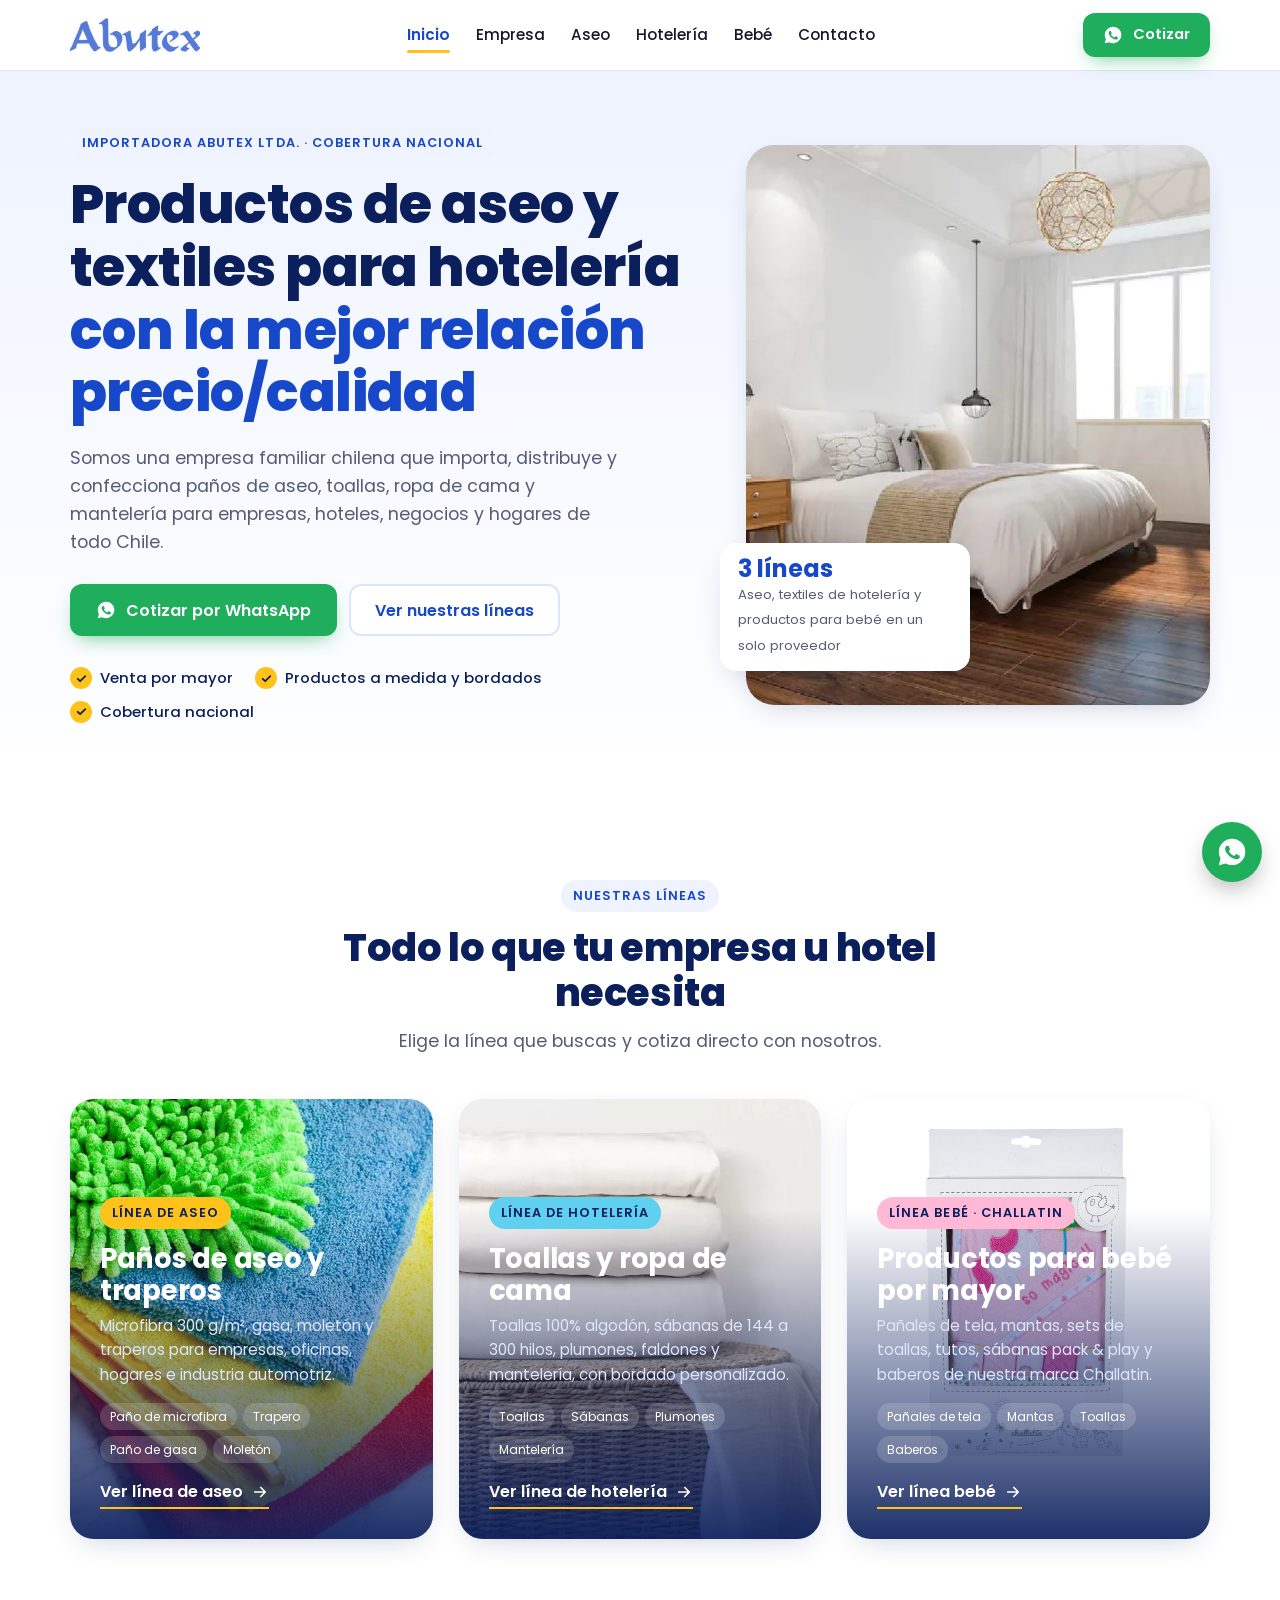
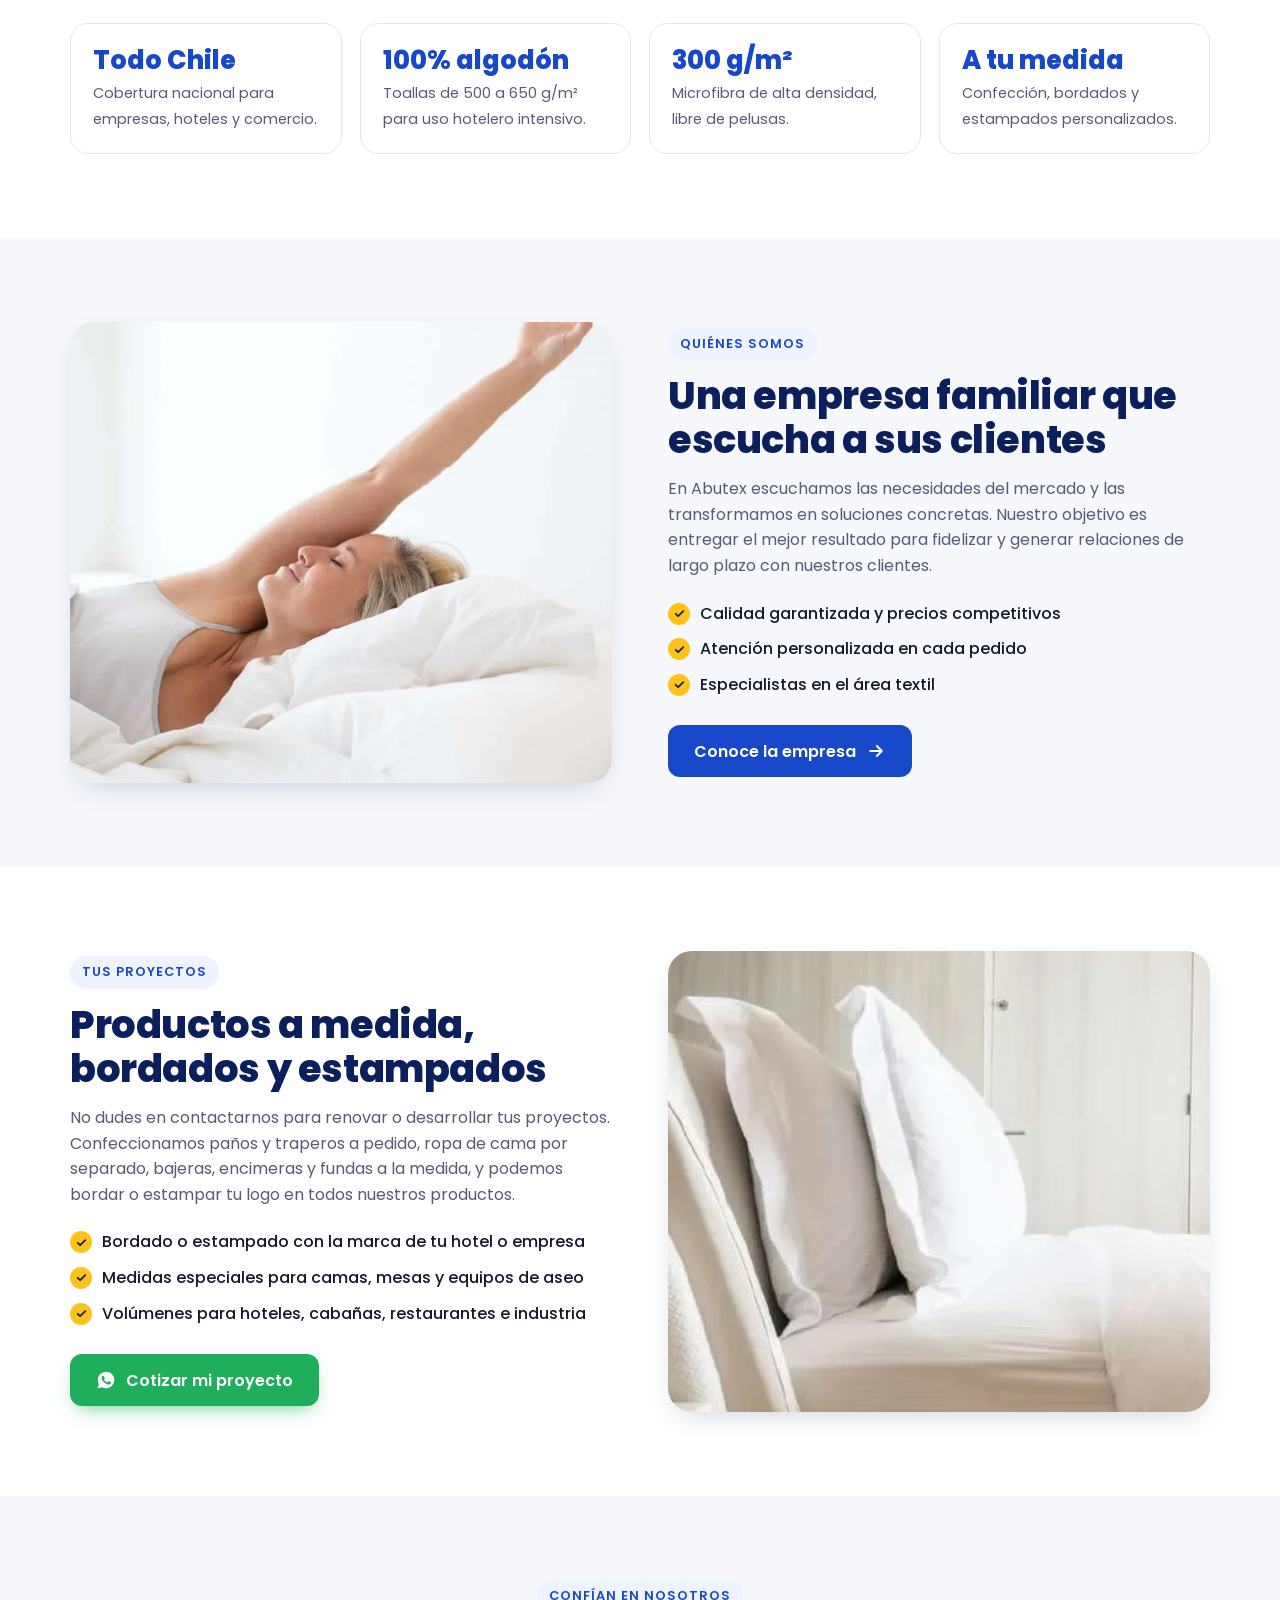
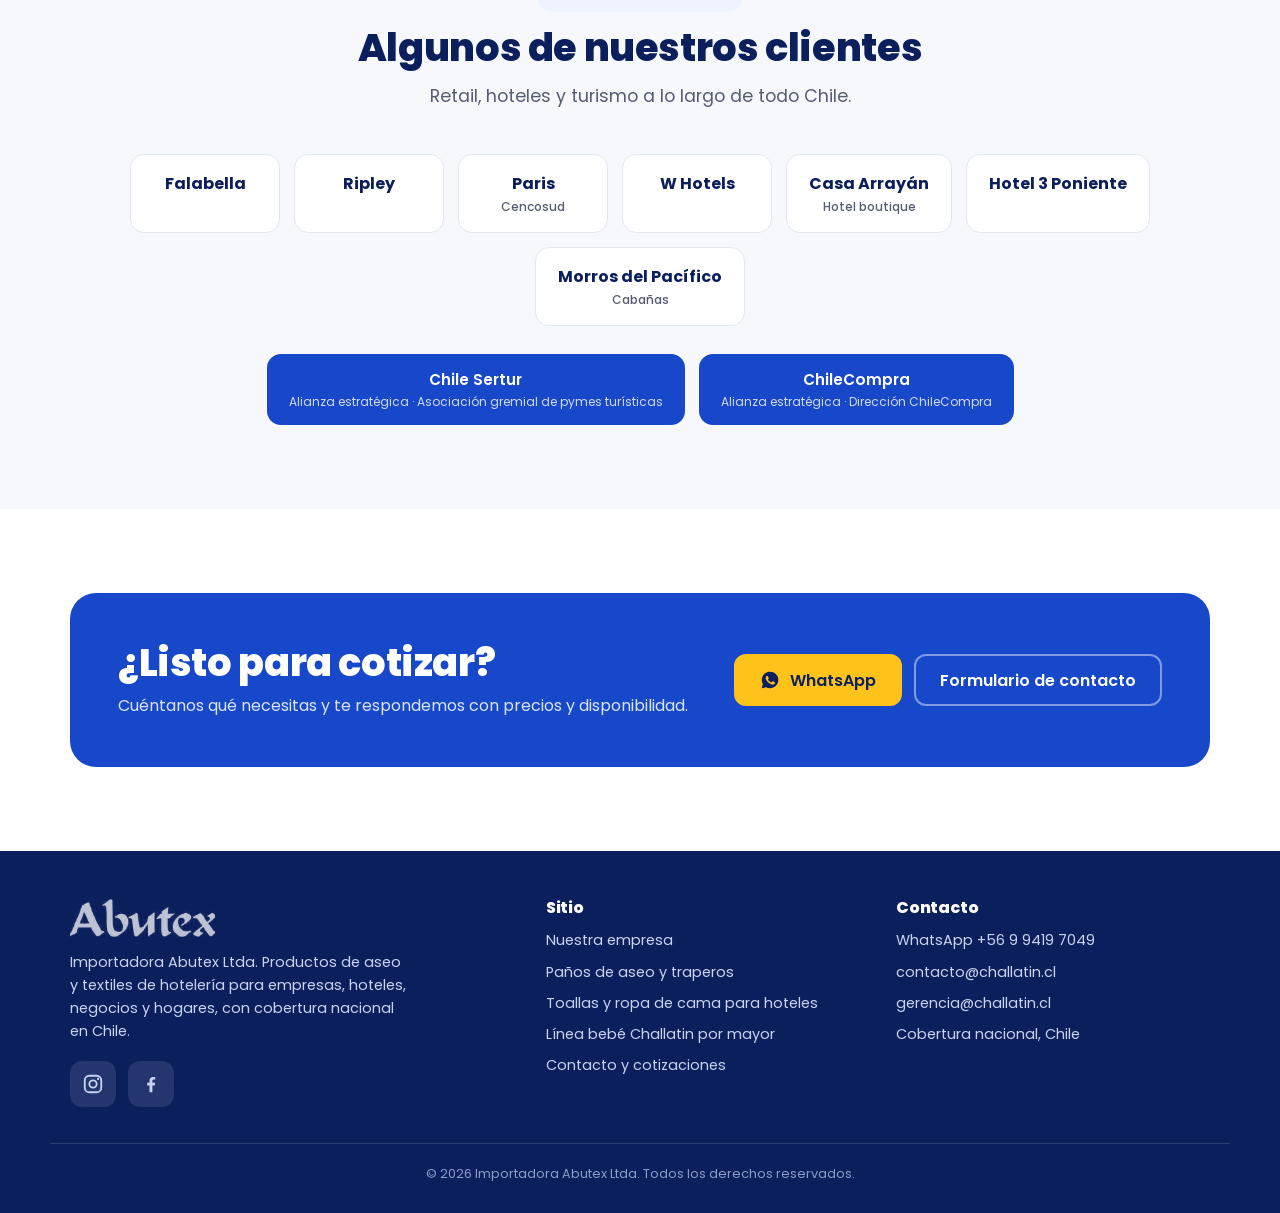
==== commit a497a591: "Agregar línea bebé Challatin por mayor Nueva página bebe.html con catálogo mayorista, formulario y e" ====
--- a/index.html
+++ b/index.html
@@ -103,6 +103,11 @@
      "@type": "OfferCatalog",
      "name": "Línea de hotelería",
      "url": "https://www.abutex.cl/hoteleria.html"
+    },
+    {
+     "@type": "OfferCatalog",
+     "name": "Línea bebé Challatin",
+     "url": "https://www.abutex.cl/bebe.html"
     }
    ]
   }
@@ -147,6 +152,7 @@
       <a href="empresa.html">Empresa</a>
       <a href="aseo.html">Aseo</a>
       <a href="hoteleria.html">Hotelería</a>
+      <a href="bebe.html">Bebé</a>
       <a href="contacto.html">Contacto</a>
     </nav>
     <div style="display:flex;gap:6px;align-items:center">
@@ -175,7 +181,7 @@
     </div>
     <div class="hero-media">
       <img src="img/hoteleria-dormitorio.webp" width="720" height="717" alt="Habitación de hotel con ropa de cama blanca Abutex" fetchpriority="high" decoding="async">
-      <div class="hero-badge"><div><strong>2 líneas</strong><span>Aseo profesional y textiles de hotelería en un solo proveedor</span></div></div>
+      <div class="hero-badge"><div><strong>3 líneas</strong><span>Aseo, textiles de hotelería y productos para bebé en un solo proveedor</span></div></div>
     </div>
   </div>
 </section>
@@ -187,7 +193,7 @@
       <h2 id="t-lineas">Todo lo que tu empresa u hotel necesita</h2>
       <p class="lead">Elige la línea que buscas y cotiza directo con nosotros.</p>
     </div>
-    <div class="lines">
+    <div class="lines three">
       <a class="line-card" href="aseo.html" data-cta="home-linea-aseo">
         <img src="img/hero-panos-de-aseo.webp" width="683" height="1242" alt="Paños de microfibra de colores para aseo" loading="lazy" decoding="async">
         <div class="in">
@@ -208,6 +214,16 @@
           <span class="more">Ver línea de hotelería <svg width="18" height="18"><use href="#i-arrow"/></svg></span>
         </div>
       </a>
+      <a class="line-card bebe" href="bebe.html" data-cta="home-linea-bebe">
+        <img src="img/bebe-set-toalla-rosado.jpg" width="720" height="720" alt="Set de toallas para bebé Challatin en caja de regalo" loading="lazy" decoding="async">
+        <div class="in">
+          <span class="eyebrow">Línea bebé · Challatin</span>
+          <h3>Productos para bebé por mayor</h3>
+          <p>Pañales de tela, mantas, sets de toallas, tutos, sábanas pack &amp; play y baberos de nuestra marca Challatin.</p>
+          <ul class="chips"><li>Pañales de tela</li><li>Mantas</li><li>Toallas</li><li>Baberos</li></ul>
+          <span class="more">Ver línea bebé <svg width="18" height="18"><use href="#i-arrow"/></svg></span>
+        </div>
+      </a>
     </div>
   </div>
 </section>
@@ -314,6 +330,7 @@
         <li><a href="empresa.html">Nuestra empresa</a></li>
         <li><a href="aseo.html">Paños de aseo y traperos</a></li>
         <li><a href="hoteleria.html">Toallas y ropa de cama para hoteles</a></li>
+        <li><a href="bebe.html">Línea bebé Challatin por mayor</a></li>
         <li><a href="contacto.html">Contacto y cotizaciones</a></li>
       </ul>
     </nav>
--- a/css/styles.css
+++ b/css/styles.css
@@ -374,3 +374,15 @@
 .page-hero.simple .wrap{gap:0;justify-items:center}
 .page-hero.simple .lead{max-width:680px}
 @media (max-width:860px){.line-card::before{background:linear-gradient(180deg,rgba(11,31,92,.1) 0%,rgba(11,31,92,.93) 45%)}}
+
+/* Línea bebé (Challatin) */
+:root{--pink:#d63f86;--pink-50:#fff0f6}
+.bebe-hero{background:linear-gradient(180deg,var(--pink-50) 0%,#fff 100%)}
+.t-bebe .eyebrow{background:var(--pink-50);color:#b02e6d}
+.t-bebe .hero-media img{object-fit:contain;background:#fff}
+.t-bebe .tw img{object-fit:contain;background:#fff;aspect-ratio:1/1;padding:10px}
+.line-card.bebe .eyebrow{background:#ffb8d6}
+.lines.three{grid-template-columns:repeat(3,1fr)}
+.line-card.bebe img{object-fit:contain;background:#fff;object-position:center 15%}
+@media (max-width:1020px){.lines.three{grid-template-columns:1fr 1fr}}
+@media (max-width:860px){.lines.three{grid-template-columns:1fr}}
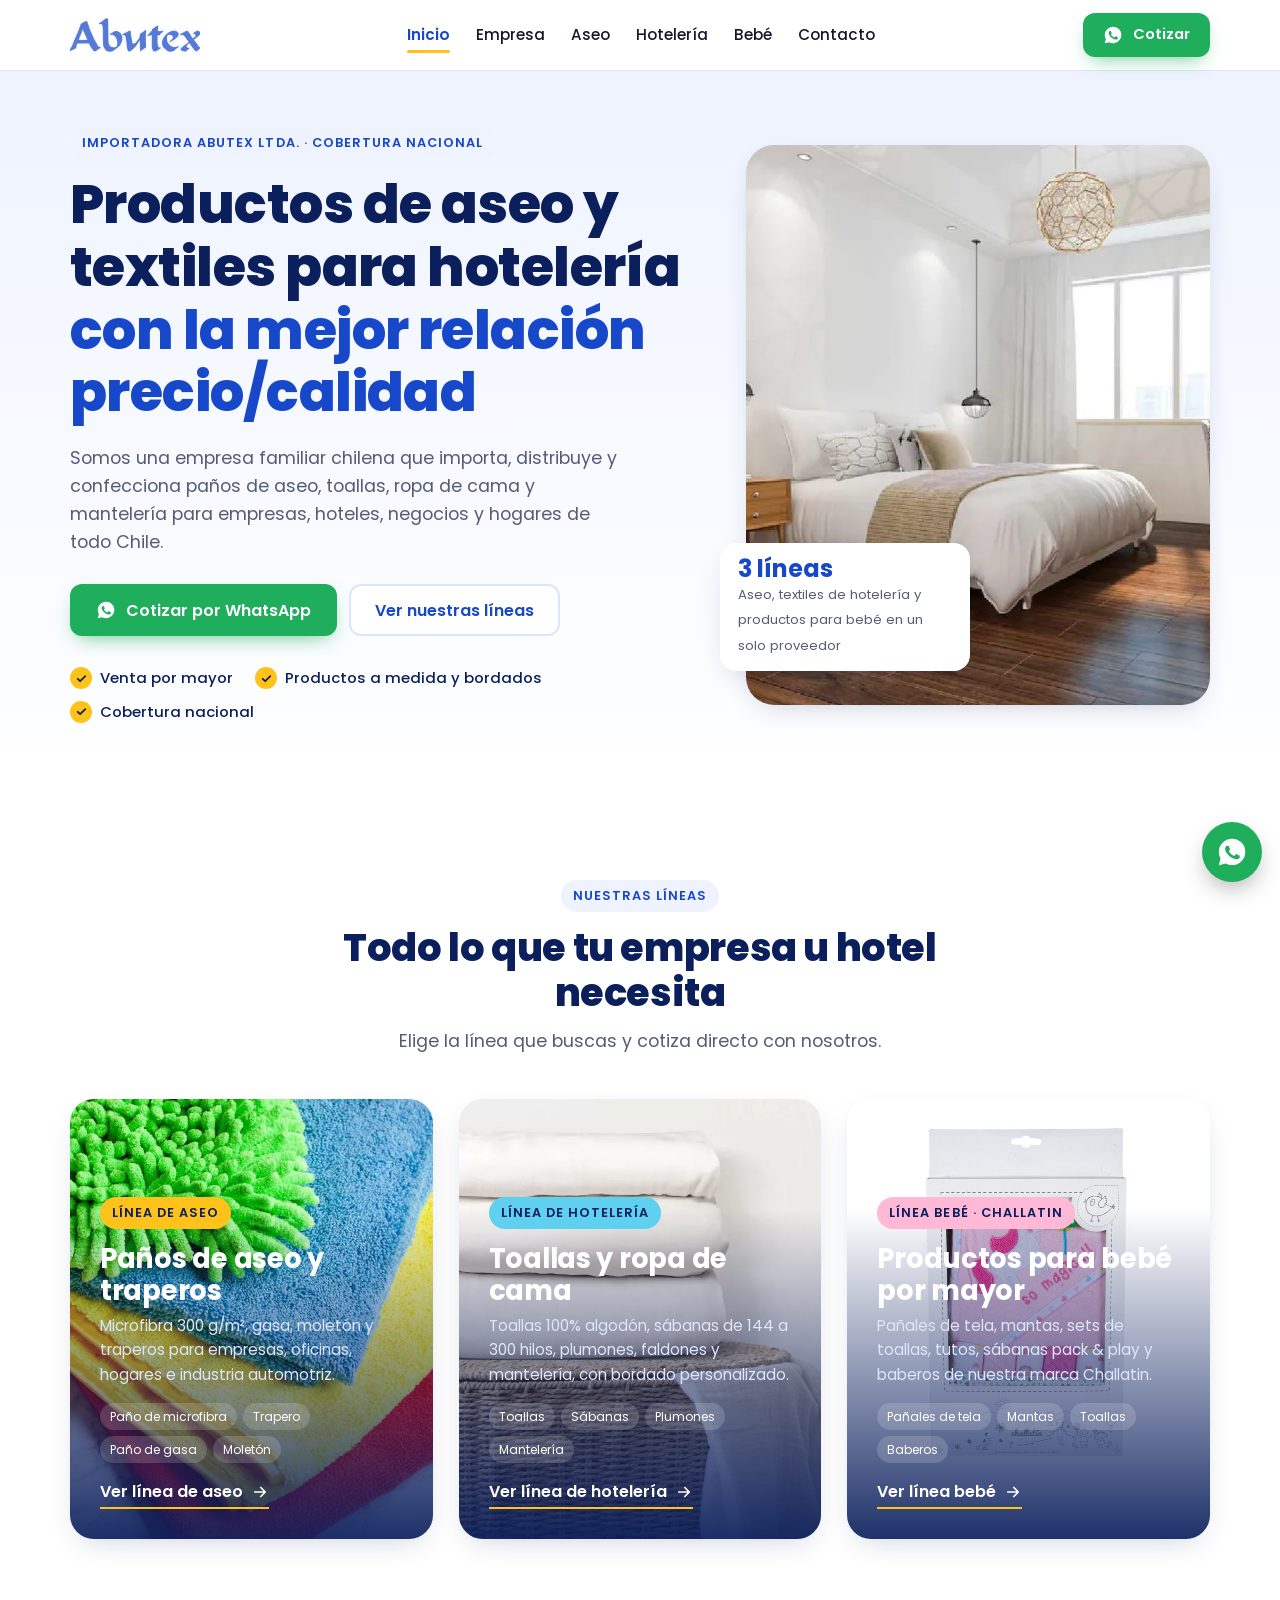
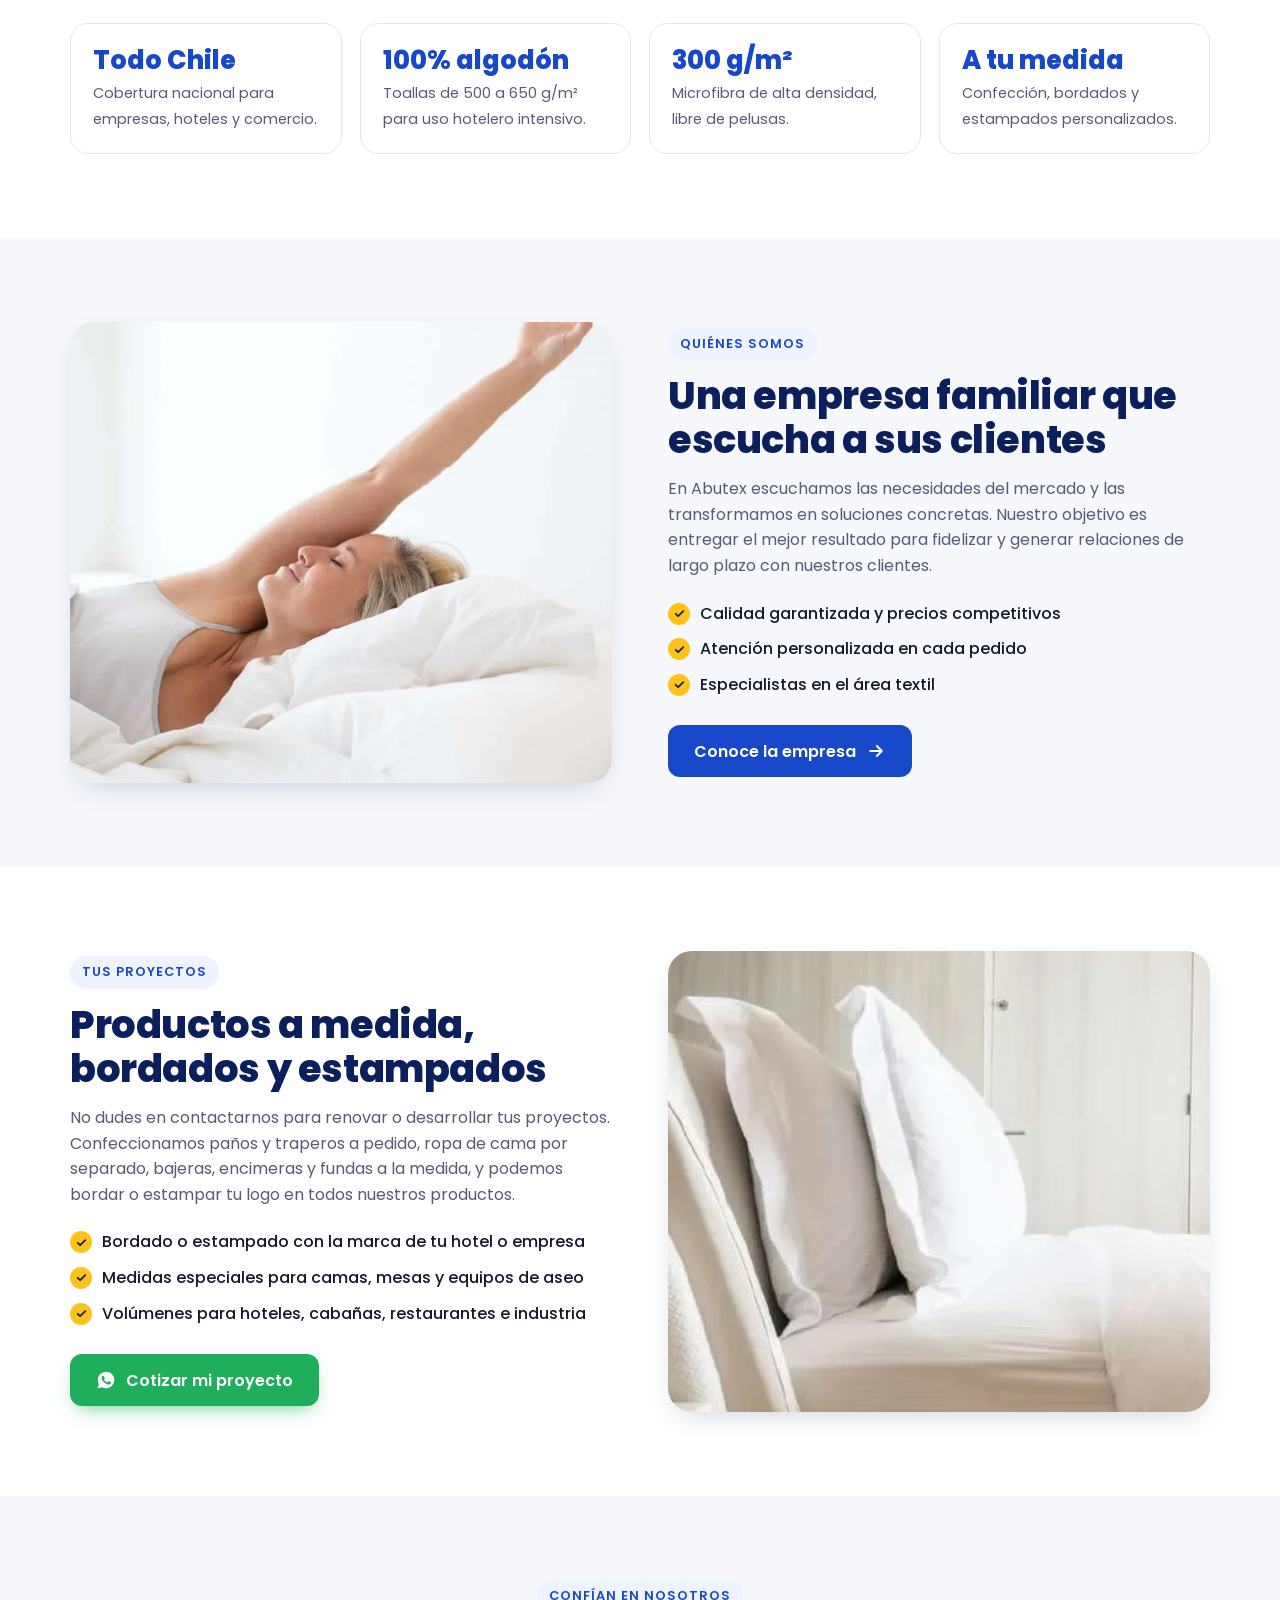
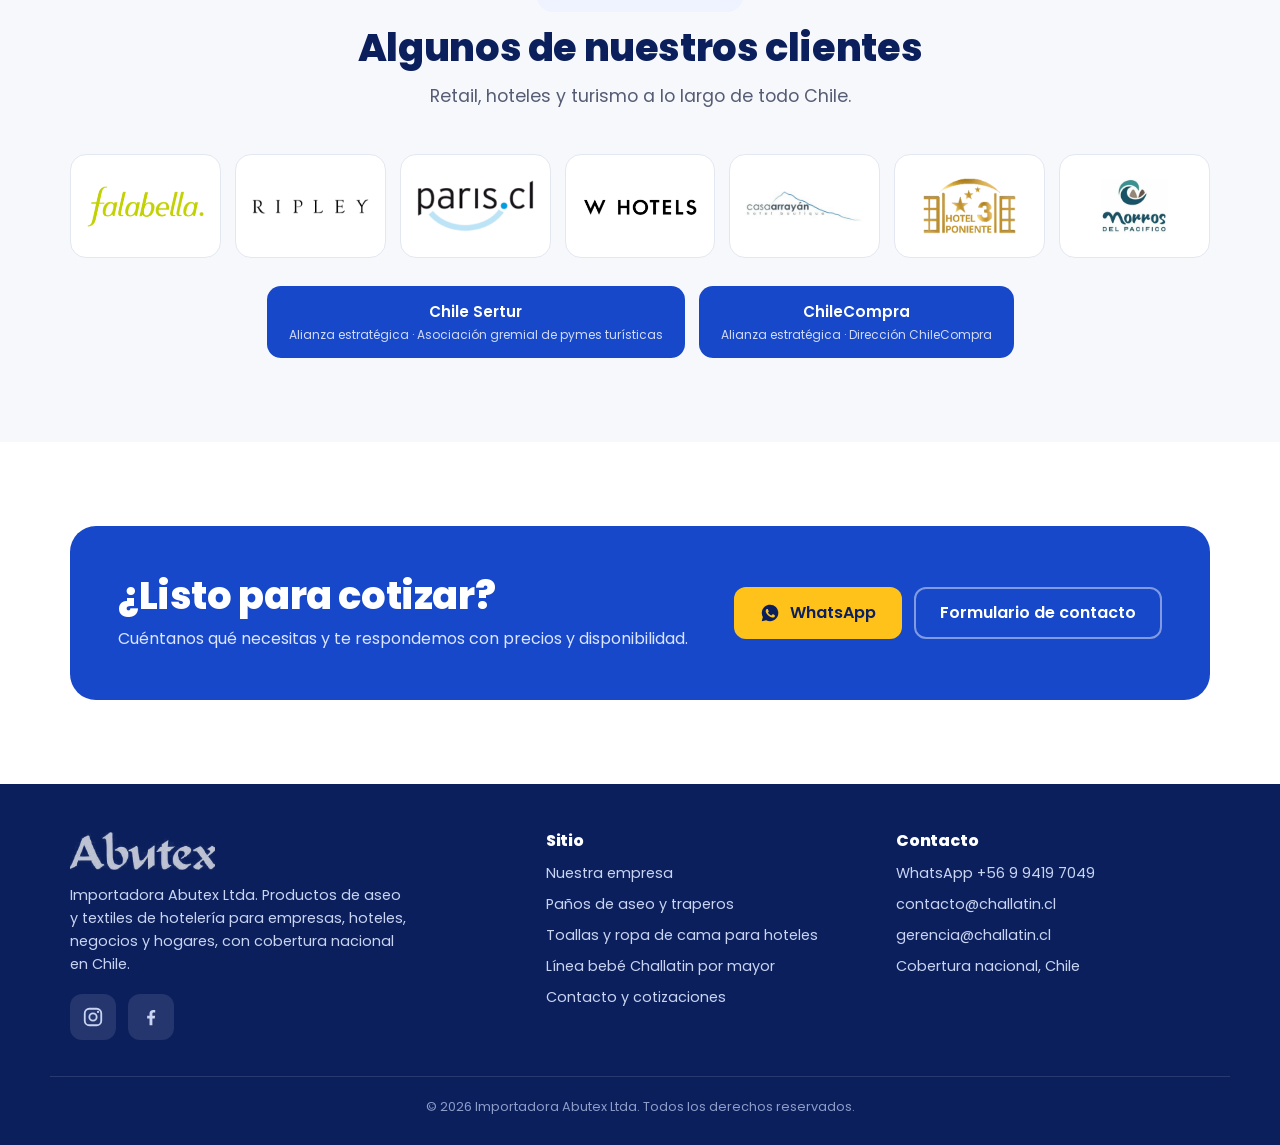
==== commit c7498297: "Mostrar logos de clientes en lugar de nombres Co-Authored-By: Claude Opus 5.5 <noreply@anthropic.com" ====
--- a/index.html
+++ b/index.html
@@ -281,13 +281,13 @@
       <p class="lead">Retail, hoteles y turismo a lo largo de todo Chile.</p>
     </div>
     <ul class="client-logos">
-      <li>Falabella</li>
-      <li>Ripley</li>
-      <li>Paris<small>Cencosud</small></li>
-      <li>W Hotels</li>
-      <li>Casa Arrayán<small>Hotel boutique</small></li>
-      <li>Hotel 3 Poniente</li>
-      <li>Morros del Pacífico<small>Cabañas</small></li>
+      <li><img src="img/clientes/falabella.png" width="458" height="160" alt="Falabella" loading="lazy" decoding="async"></li>
+      <li><img src="img/clientes/ripley.png" width="1260" height="160" alt="Ripley" loading="lazy" decoding="async"></li>
+      <li><img src="img/clientes/paris.png" width="359" height="160" alt="Paris (Cencosud)" loading="lazy" decoding="async"></li>
+      <li><img src="img/clientes/w-hotels.png" width="879" height="160" alt="W Hotels" loading="lazy" decoding="async"></li>
+      <li><img src="img/clientes/casa-arrayan.png" width="596" height="160" alt="Casa Arrayán Hotel Boutique" loading="lazy" decoding="async"></li>
+      <li><img src="img/clientes/hotel-3-poniente.png" width="265" height="160" alt="Hotel 3 Poniente" loading="lazy" decoding="async"></li>
+      <li><img src="img/clientes/morros-del-pacifico.png" width="196" height="160" alt="Morros del Pacífico Cabañas" loading="lazy" decoding="async"></li>
     </ul>
     <ul class="allies" aria-label="Alianzas estratégicas">
       <li>Chile Sertur<small>Alianza estratégica · Asociación gremial de pymes turísticas</small></li>
--- a/css/styles.css
+++ b/css/styles.css
@@ -277,9 +277,12 @@
 
 /* Clientes */
 .clients{background:var(--soft)}
-.client-logos{display:flex;flex-wrap:wrap;justify-content:center;gap:14px;list-style:none}
-.client-logos li{background:#fff;border:1px solid var(--line);border-radius:14px;padding:16px 22px;font-weight:700;color:var(--blue-900);font-size:1rem;min-width:150px;text-align:center}
-.client-logos li small{display:block;font-weight:500;color:var(--muted);font-size:.75rem}
+.client-logos{display:grid;grid-template-columns:repeat(7,1fr);gap:14px;list-style:none;align-items:stretch}
+.client-logos li{background:#fff;border:1px solid var(--line);border-radius:16px;padding:18px 16px;display:grid;place-items:center;min-height:104px;transition:box-shadow .2s,transform .2s}
+.client-logos li:hover{box-shadow:var(--shadow);transform:translateY(-2px)}
+.client-logos img{max-width:100%;max-height:56px;width:auto;height:auto;object-fit:contain;mix-blend-mode:multiply}
+@media (max-width:1020px){.client-logos{grid-template-columns:repeat(4,1fr)}}
+@media (max-width:560px){.client-logos{grid-template-columns:repeat(2,1fr)}.client-logos li{min-height:88px}}
 .allies{display:flex;justify-content:center;gap:14px;flex-wrap:wrap;margin-top:28px;list-style:none}
 .allies li{background:var(--blue);color:#fff;border-radius:14px;padding:14px 22px;font-weight:600;font-size:.95rem;text-align:center}
 .allies li small{display:block;font-weight:400;opacity:.8;font-size:.75rem}
@@ -386,3 +389,37 @@
 .line-card.bebe img{object-fit:contain;background:#fff;object-position:center 15%}
 @media (max-width:1020px){.lines.three{grid-template-columns:1fr 1fr}}
 @media (max-width:860px){.lines.three{grid-template-columns:1fr}}
+
+/* Catálogo Challatin */
+.catalog{background:var(--pink-50)}
+.catalog-top{display:grid;grid-template-columns:1fr 1fr;gap:48px;align-items:center}
+.brand-logo{width:150px;height:auto;margin:-20px 0 0 -12px;mix-blend-mode:multiply}
+.catalog-form h3{margin-bottom:18px}
+.catalog-ok{text-align:center;padding:10px 0}
+.catalog-ok strong{display:block;font-size:1.15rem;color:var(--blue-900);margin-bottom:6px}
+.catalog-ok p{color:var(--muted);font-size:.9rem;margin-bottom:12px}
+@media (max-width:860px){.catalog-top{grid-template-columns:1fr;gap:28px}}
+.hero-media .hero-badge img{box-shadow:none;border-radius:0;aspect-ratio:auto;max-height:none;object-fit:contain;background:none;mix-blend-mode:multiply}
+.consent{display:flex;gap:10px;align-items:flex-start;font-weight:500;font-size:.82rem;line-height:1.45;color:var(--muted);margin:2px 0 14px;cursor:pointer}
+.consent input{width:auto;margin-top:3px;accent-color:var(--blue);flex:none}
+/* Cómo comprar */
+.how{background:linear-gradient(180deg,var(--pink-50) 0%,#fff 55%,var(--blue-50) 100%);position:relative;overflow:hidden}
+.how .hl{color:var(--pink)}
+.steps{list-style:none;display:grid;grid-template-columns:repeat(4,1fr);gap:26px;position:relative;margin-top:10px}
+.steps::before{content:"";position:absolute;top:44px;left:12%;right:12%;border-top:3px dashed #f3b6d1;z-index:0}
+.steps li{position:relative;z-index:1;background:#fff;border-radius:22px;padding:30px 24px 26px;text-align:center;box-shadow:0 14px 34px -18px rgba(176,46,109,.45);transition:transform .25s,box-shadow .25s}
+.steps li:hover{transform:translateY(-6px);box-shadow:0 22px 40px -18px rgba(176,46,109,.55)}
+.step-ic{width:76px;height:76px;margin:-4px auto 16px;border-radius:50%;display:grid;place-items:center;color:#fff;background:linear-gradient(135deg,#ff7eb3,var(--pink));box-shadow:0 10px 22px -8px rgba(214,63,134,.7);border:5px solid #fff;outline:2px solid #fcd3e4}
+.steps li:nth-child(2) .step-ic{background:linear-gradient(135deg,#ffcf4d,#f5a300);box-shadow:0 10px 22px -8px rgba(229,168,0,.7);outline-color:#ffe8a6}
+.steps li:nth-child(3) .step-ic{background:linear-gradient(135deg,#4f7bff,var(--blue));box-shadow:0 10px 22px -8px rgba(23,72,201,.6);outline-color:var(--blue-100)}
+.steps li:nth-child(4) .step-ic{background:linear-gradient(135deg,#3fd47f,var(--wa));box-shadow:0 10px 22px -8px rgba(31,174,91,.6);outline-color:#c9f2da}
+.step-ic svg{width:34px;height:34px}
+.steps em{display:block;font-style:normal;font-size:.75rem;font-weight:700;letter-spacing:.08em;text-transform:uppercase;color:var(--pink);margin-bottom:4px}
+.steps strong{display:block;font-size:1.15rem;color:var(--blue-900);margin-bottom:8px}
+.steps span{font-size:.92rem;color:var(--muted);line-height:1.5}
+.how-cta{display:flex;flex-direction:column;align-items:center;gap:10px;margin-top:40px}
+.how-cta .btn{font-size:1.05rem;padding:16px 30px}
+.how-cta span{font-size:.85rem;color:var(--muted)}
+@media (max-width:1020px){.steps{grid-template-columns:1fr 1fr}.steps::before{display:none}}
+@media (max-width:560px){.steps{grid-template-columns:1fr}}
+.steps .step-ic{color:#fff;line-height:1}
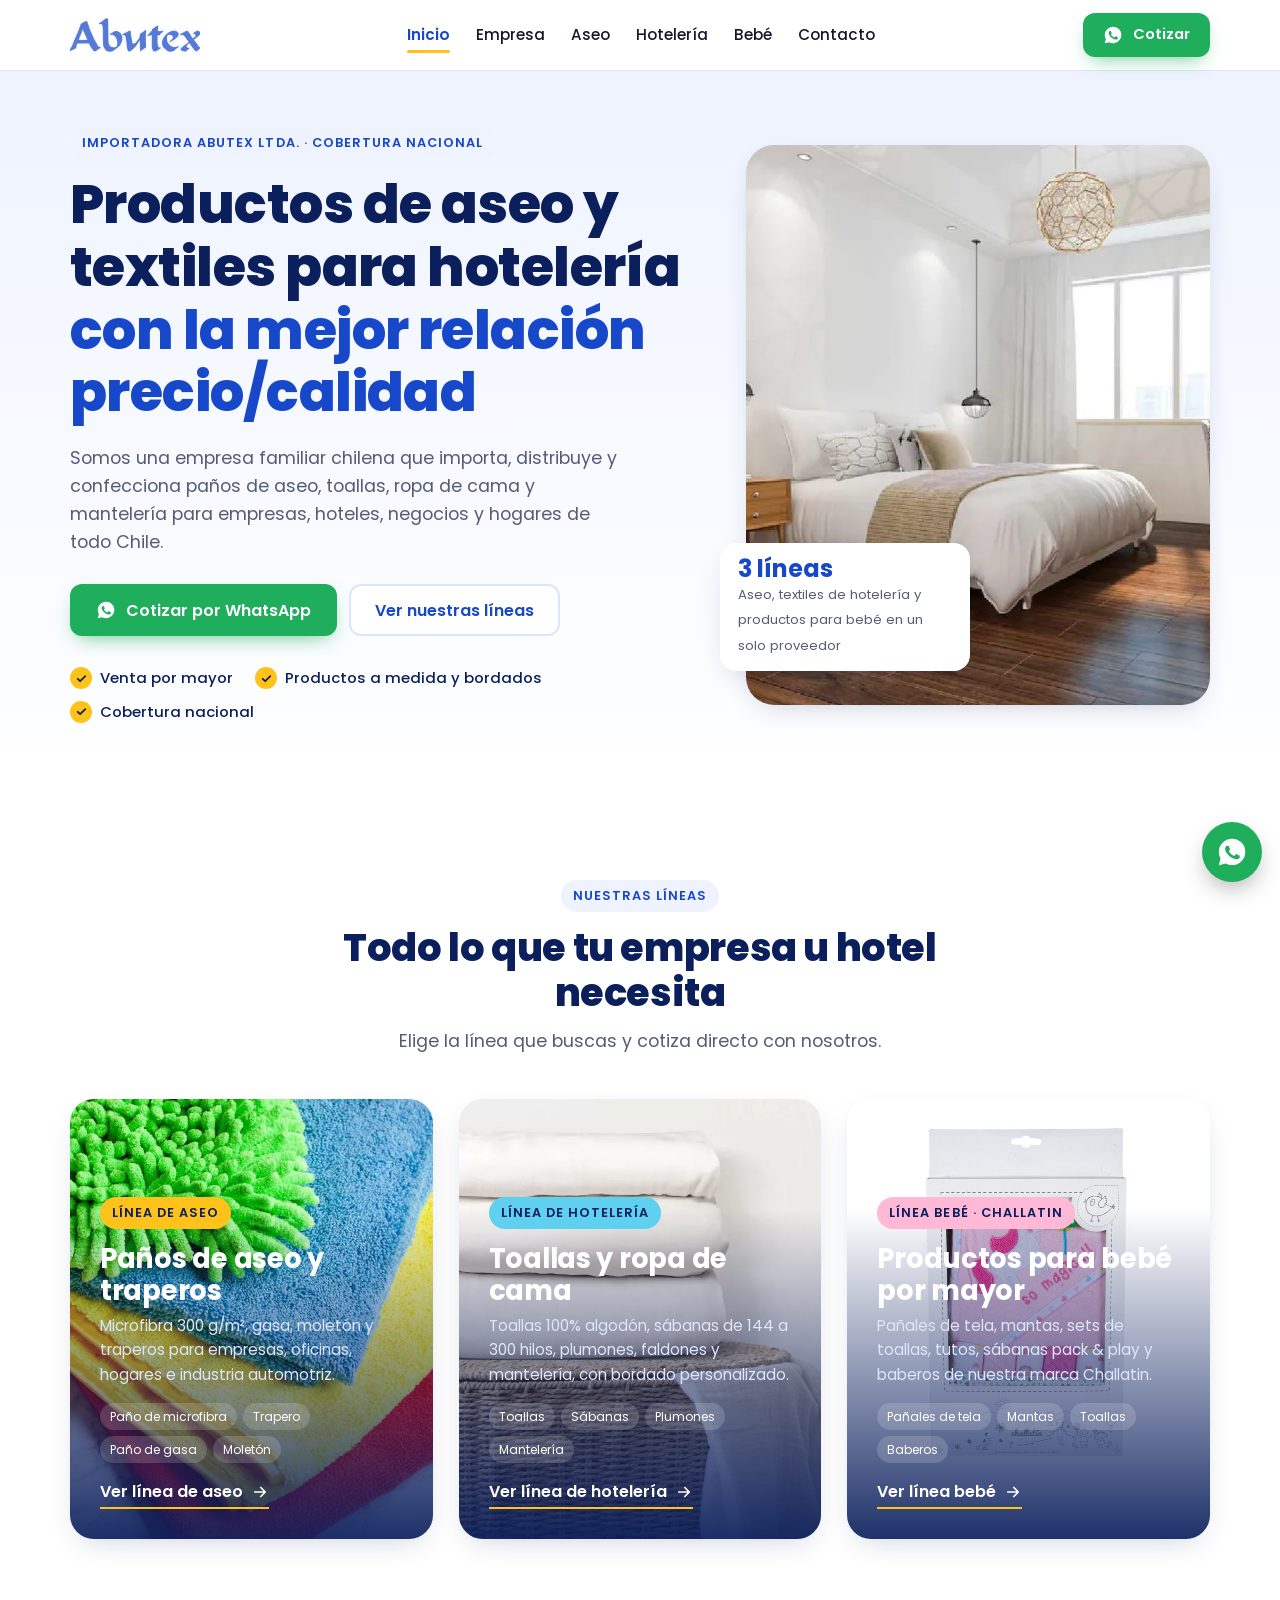
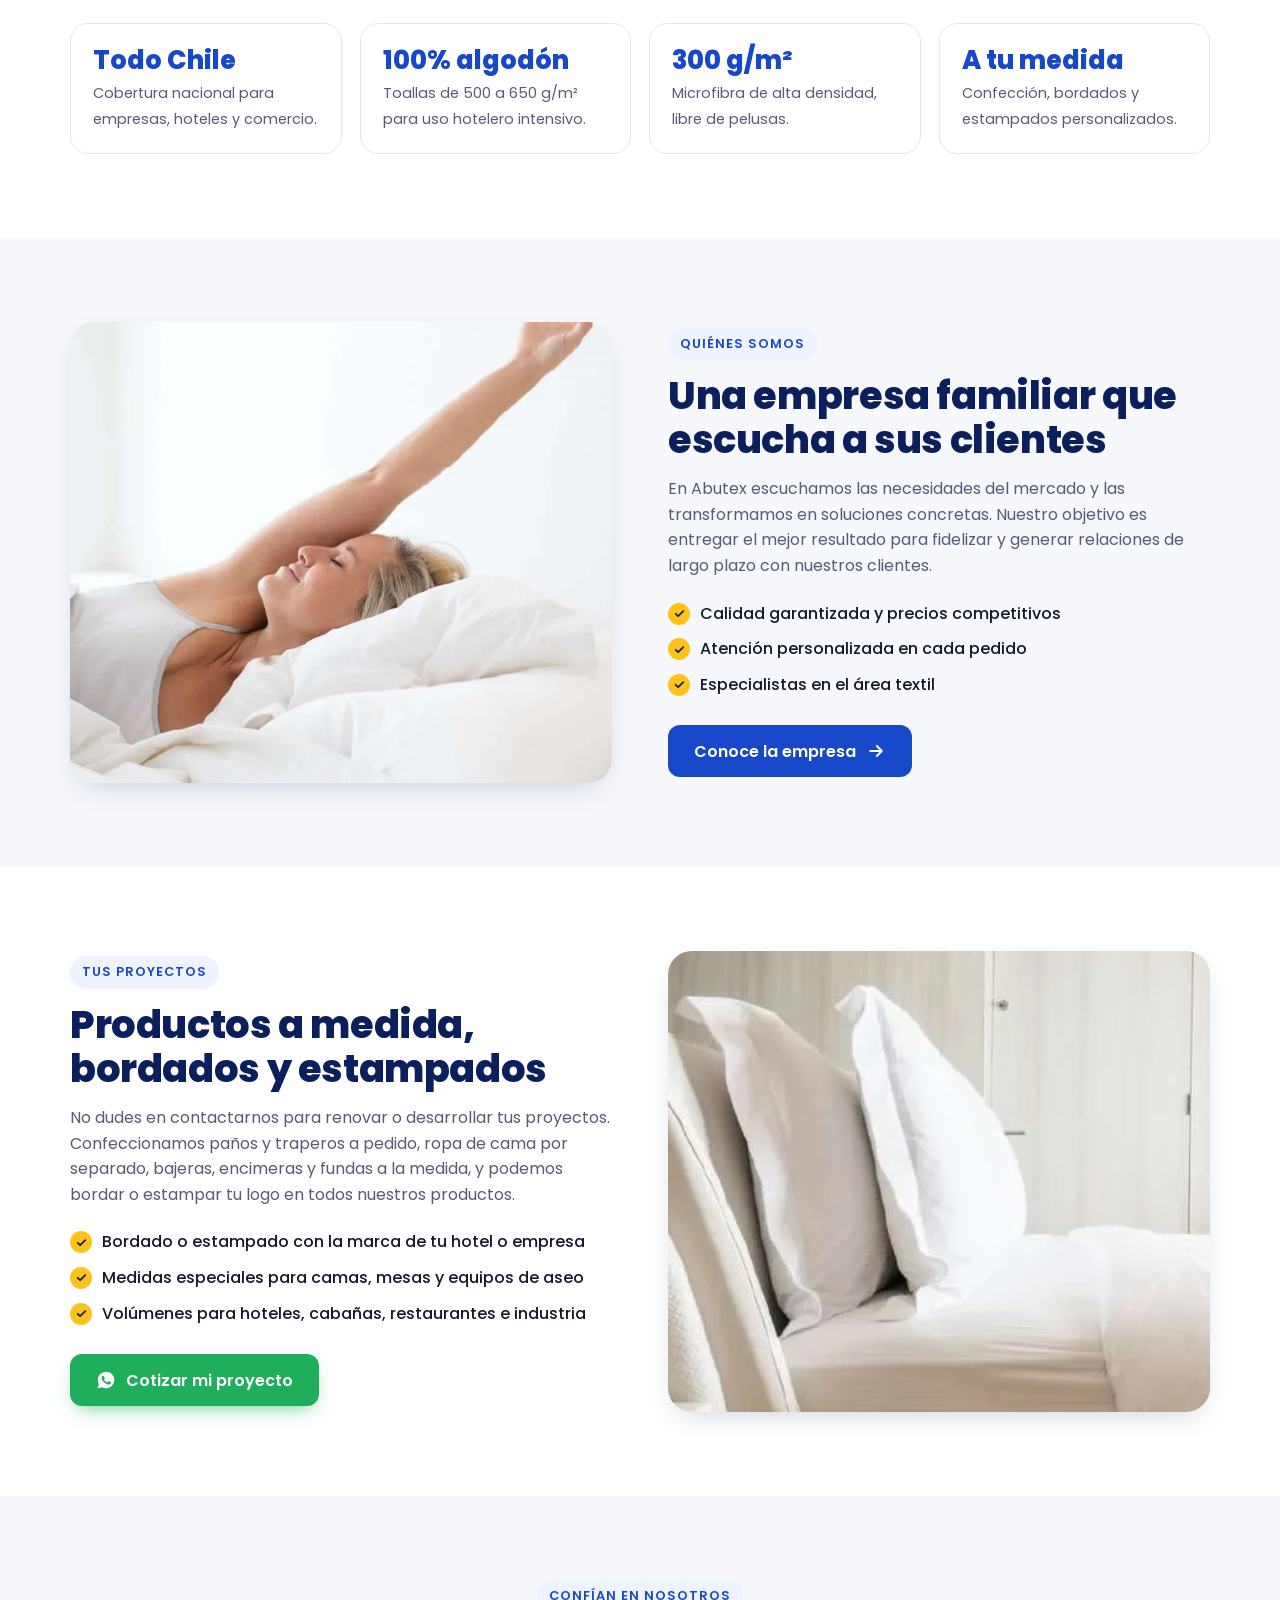
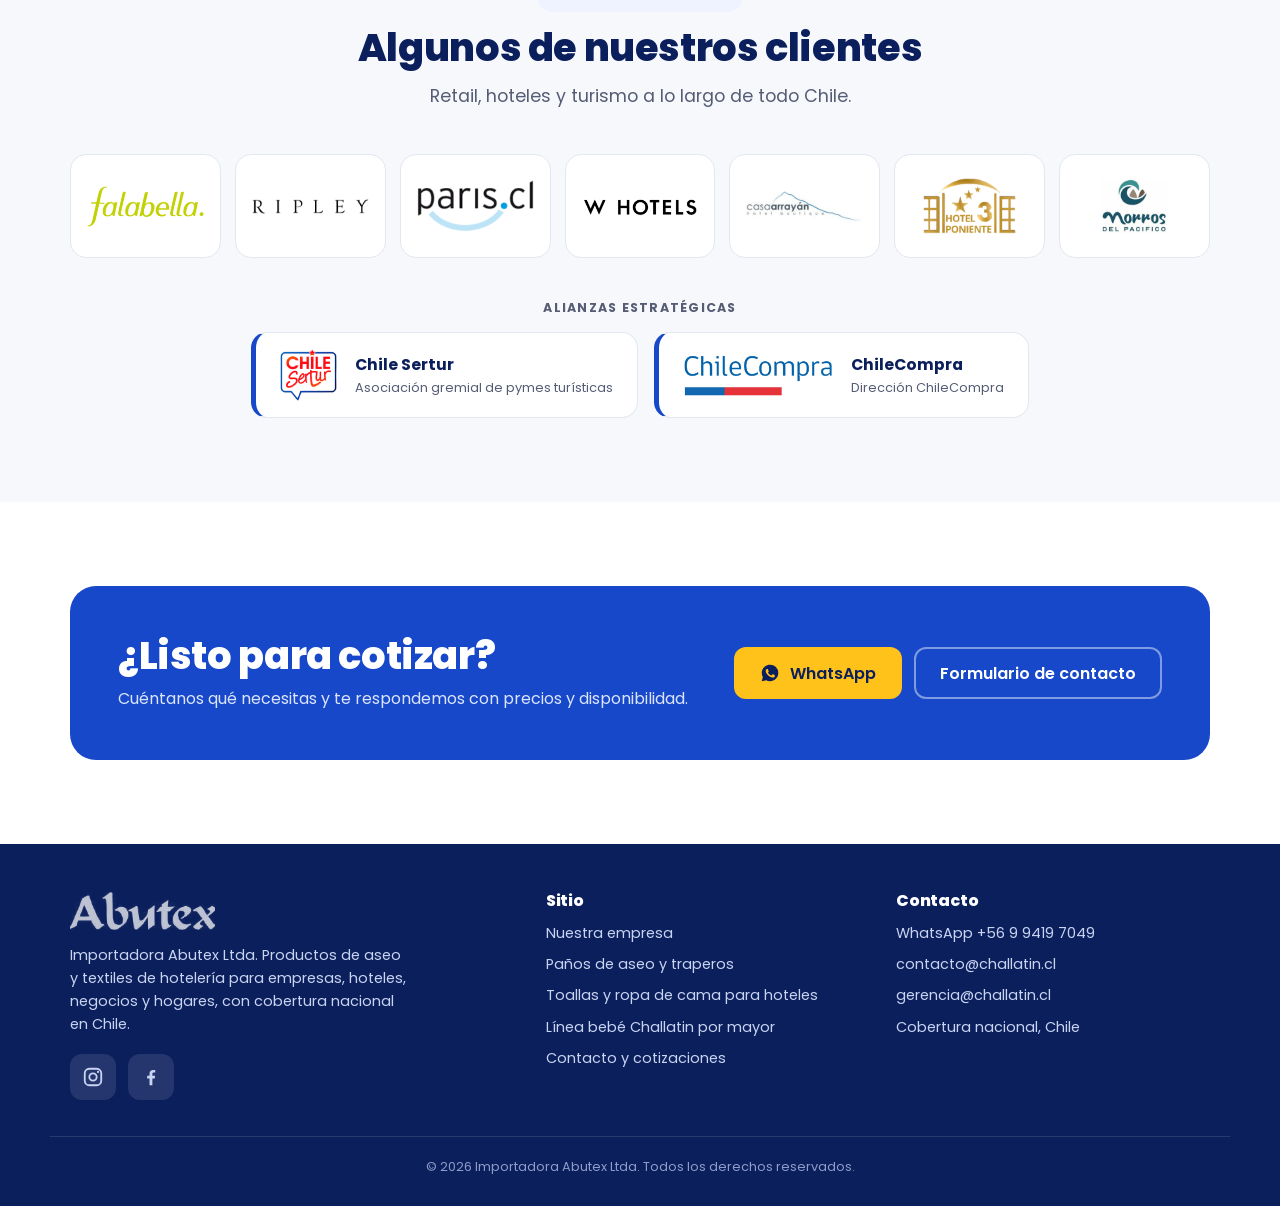
==== commit 83721a72: "Mostrar logos de alianzas Chile Sertur y ChileCompra Co-Authored-By: Claude Opus 5.5 <noreply@anthro" ====
--- a/index.html
+++ b/index.html
@@ -289,9 +289,10 @@
       <li><img src="img/clientes/hotel-3-poniente.png" width="265" height="160" alt="Hotel 3 Poniente" loading="lazy" decoding="async"></li>
       <li><img src="img/clientes/morros-del-pacifico.png" width="196" height="160" alt="Morros del Pacífico Cabañas" loading="lazy" decoding="async"></li>
     </ul>
+    <p class="allies-title">Alianzas estratégicas</p>
     <ul class="allies" aria-label="Alianzas estratégicas">
-      <li>Chile Sertur<small>Alianza estratégica · Asociación gremial de pymes turísticas</small></li>
-      <li>ChileCompra<small>Alianza estratégica · Dirección ChileCompra</small></li>
+      <li><img src="img/clientes/chile-sertur.png" width="176" height="160" alt="Chile Sertur" loading="lazy" decoding="async"><span><strong>Chile Sertur</strong><small>Asociación gremial de pymes turísticas</small></span></li>
+      <li><img src="img/clientes/chilecompra.png" width="541" height="160" alt="ChileCompra" loading="lazy" decoding="async"><span><strong>ChileCompra</strong><small>Dirección ChileCompra</small></span></li>
     </ul>
   </div>
 </section>
--- a/css/styles.css
+++ b/css/styles.css
@@ -283,9 +283,14 @@
 .client-logos img{max-width:100%;max-height:56px;width:auto;height:auto;object-fit:contain;mix-blend-mode:multiply}
 @media (max-width:1020px){.client-logos{grid-template-columns:repeat(4,1fr)}}
 @media (max-width:560px){.client-logos{grid-template-columns:repeat(2,1fr)}.client-logos li{min-height:88px}}
-.allies{display:flex;justify-content:center;gap:14px;flex-wrap:wrap;margin-top:28px;list-style:none}
-.allies li{background:var(--blue);color:#fff;border-radius:14px;padding:14px 22px;font-weight:600;font-size:.95rem;text-align:center}
-.allies li small{display:block;font-weight:400;opacity:.8;font-size:.75rem}
+.allies-title{text-align:center;margin-top:40px;font-size:.78rem;font-weight:700;letter-spacing:.1em;text-transform:uppercase;color:var(--muted)}
+.allies{display:flex;justify-content:center;gap:16px;flex-wrap:wrap;margin-top:14px;list-style:none}
+.allies li{display:flex;align-items:center;gap:18px;background:#fff;border:1px solid var(--line);border-left:5px solid var(--blue);border-radius:16px;padding:16px 24px;min-width:300px;transition:box-shadow .2s,transform .2s}
+.allies li:hover{box-shadow:var(--shadow);transform:translateY(-2px)}
+.allies img{height:52px;width:auto;max-width:150px;object-fit:contain;flex:none}
+.allies strong{display:block;color:var(--blue-900);font-size:.98rem}
+.allies small{display:block;color:var(--muted);font-size:.8rem}
+@media (max-width:560px){.allies li{min-width:0;width:100%}}
 
 /* Bloques de texto + imagen */
 .split .wrap{display:grid;grid-template-columns:1fr 1fr;gap:56px;align-items:center}
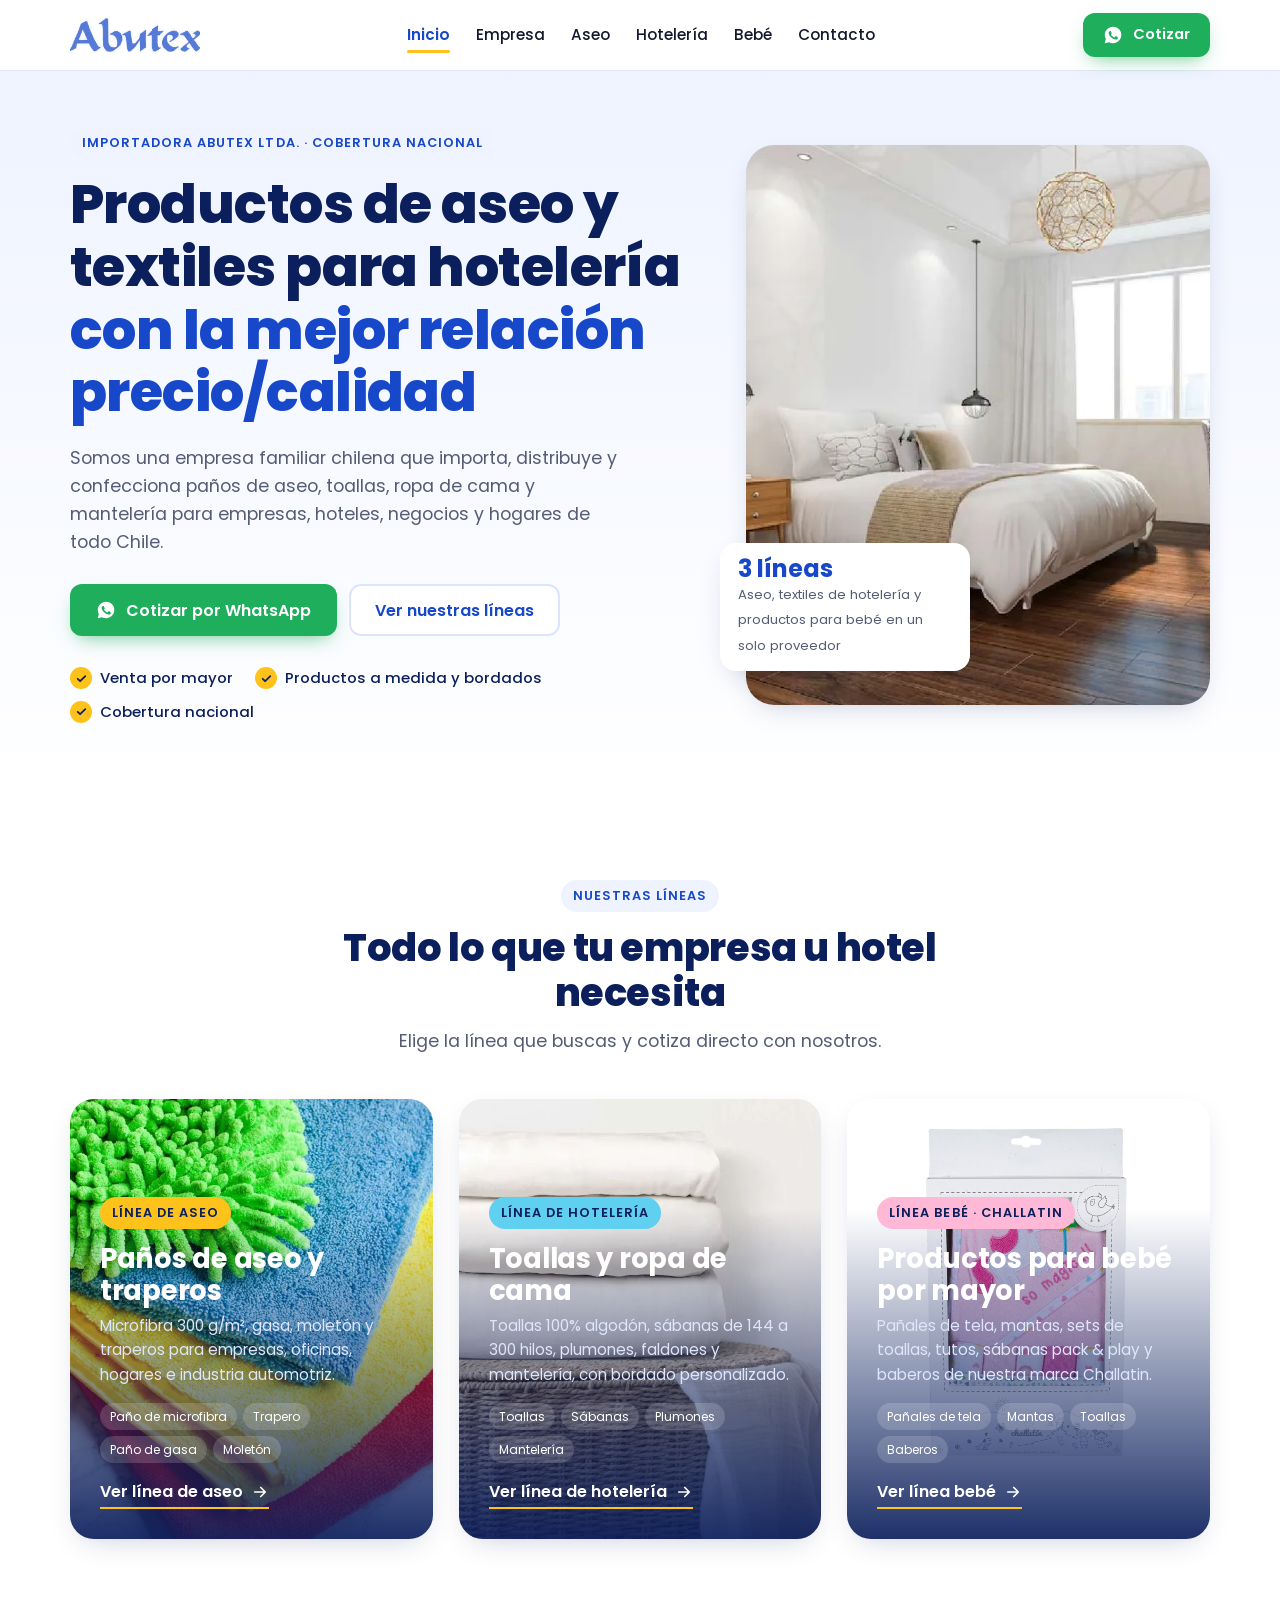
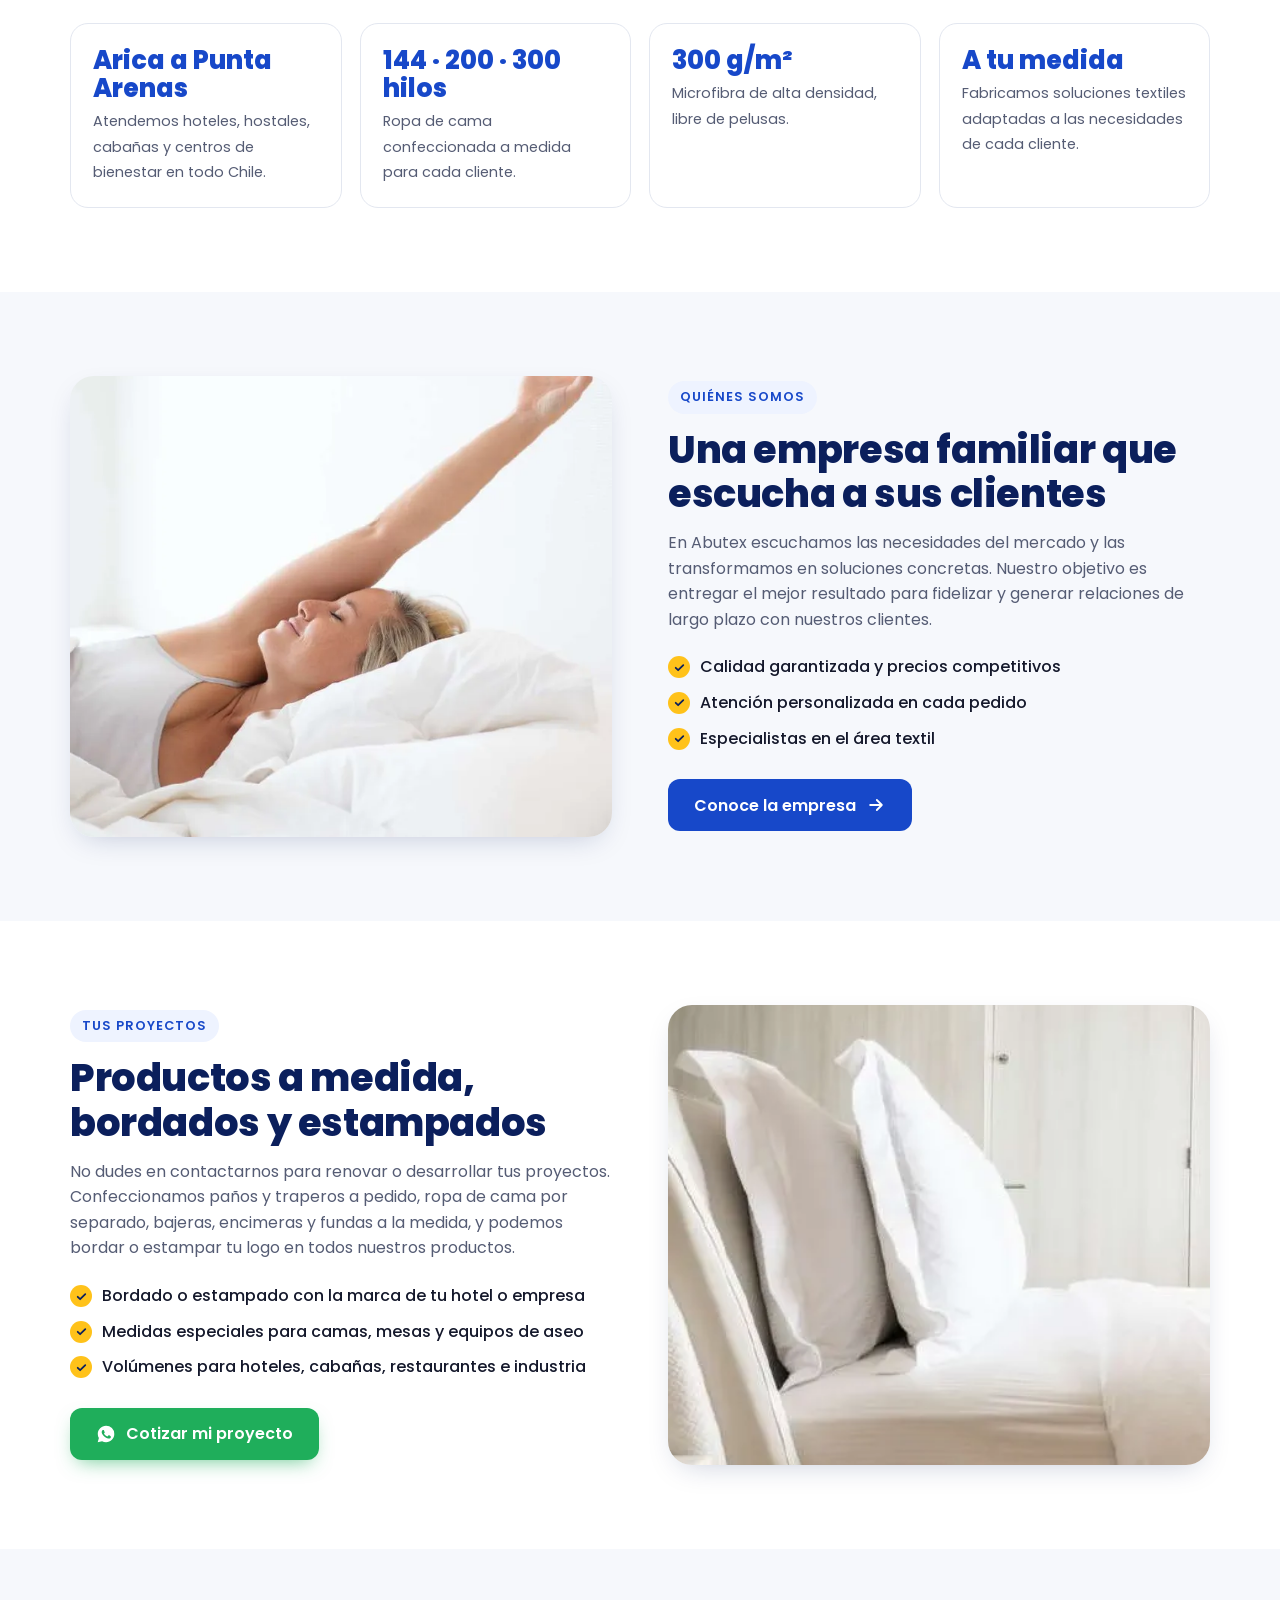
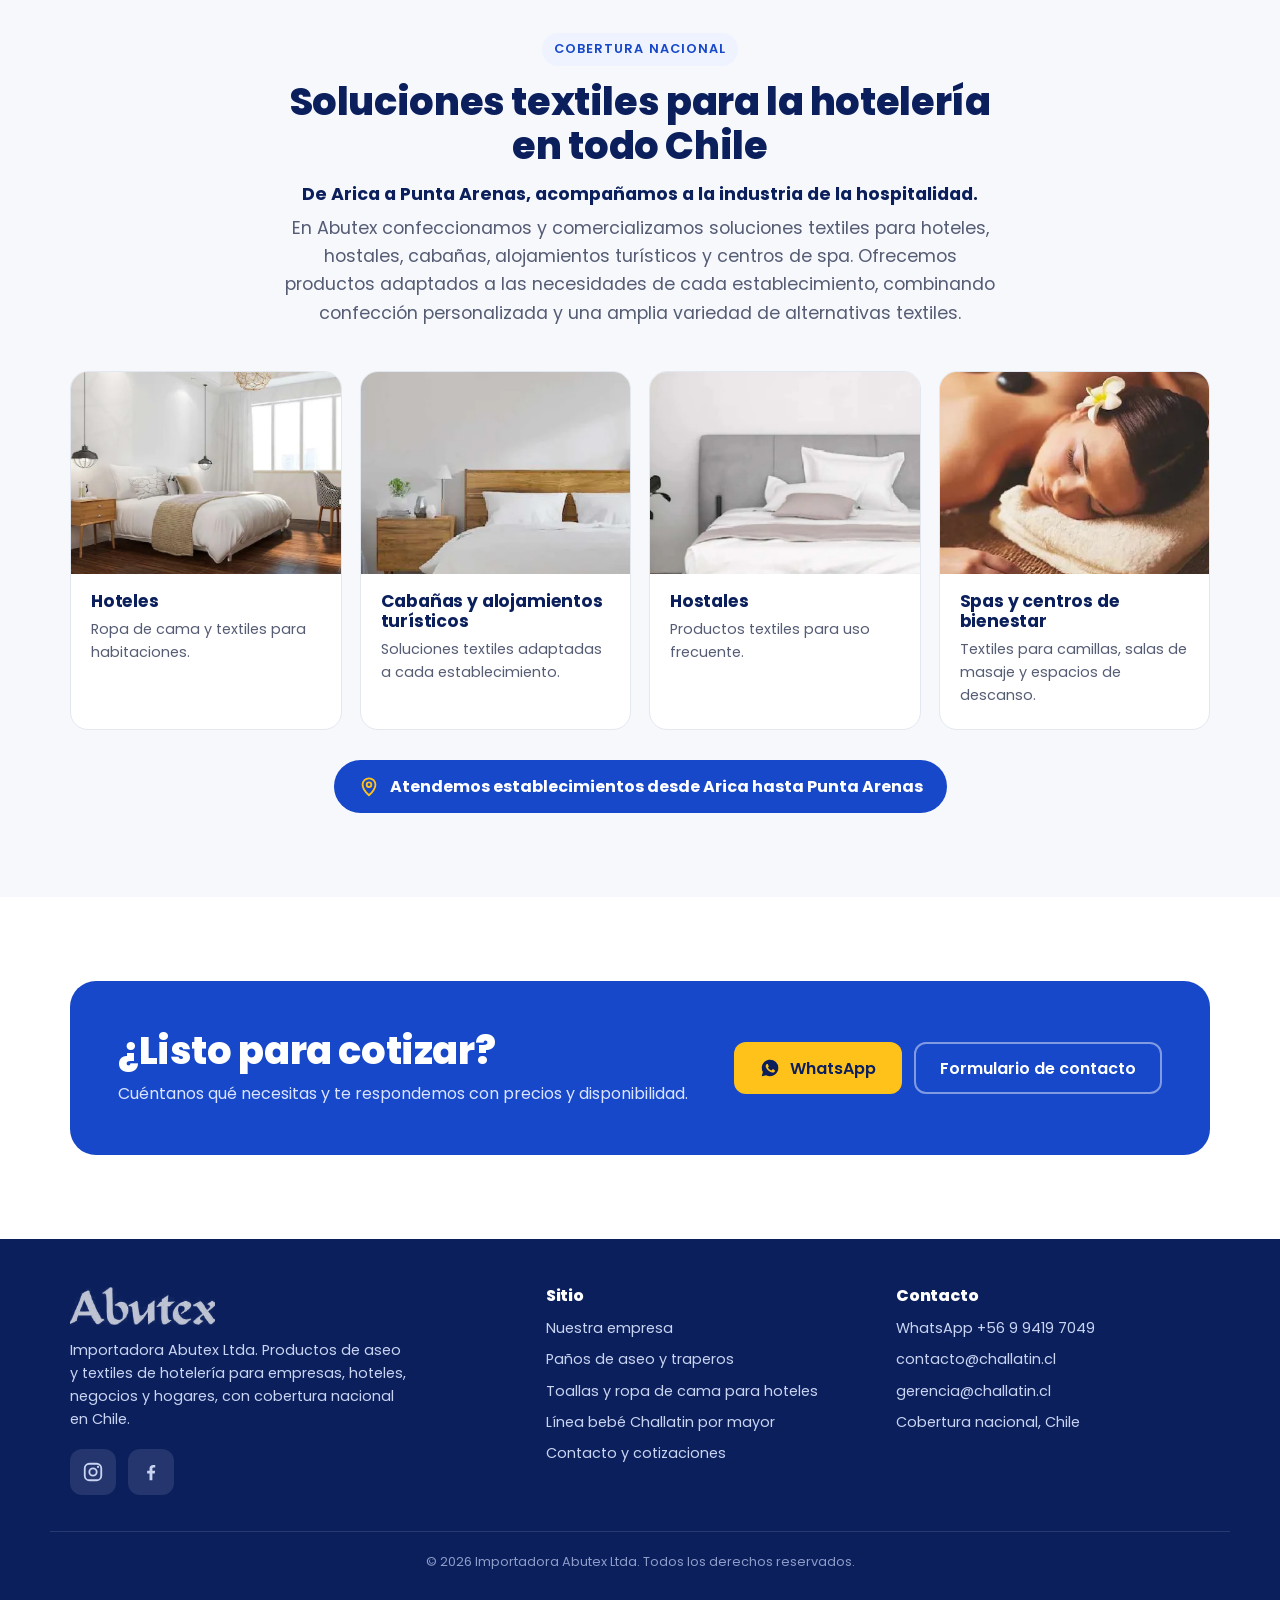
==== commit 2bdd975a: "Hotelería por categorías, toallas de Pakistán, spa y cobertura nacional - Catálogo en 5 categorías c" ====
--- a/index.html
+++ b/index.html
@@ -28,7 +28,7 @@
 <link rel="preconnect" href="https://fonts.googleapis.com">
 <link rel="preconnect" href="https://fonts.gstatic.com" crossorigin>
 <link href="https://fonts.googleapis.com/css2?family=Poppins:wght@400;500;600;700;800&display=swap" rel="stylesheet">
-<link rel="stylesheet" href="css/styles.css">
+<link rel="stylesheet" href="css/styles.css?v=202611152121">
 <script type="application/ld+json">
 {
  "@context": "https://schema.org",
@@ -231,10 +231,10 @@
 <section style="padding-top:0" aria-label="Abutex en cifras">
   <div class="wrap">
     <ul class="stats">
-      <li><strong>Todo Chile</strong><span>Cobertura nacional para empresas, hoteles y comercio.</span></li>
-      <li><strong>100% algodón</strong><span>Toallas de 500 a 650 g/m² para uso hotelero intensivo.</span></li>
+      <li><strong>Arica a Punta Arenas</strong><span>Atendemos hoteles, hostales, cabañas y centros de bienestar en todo Chile.</span></li>
+      <li><strong>144 · 200 · 300 hilos</strong><span>Ropa de cama confeccionada a medida para cada cliente.</span></li>
       <li><strong>300 g/m²</strong><span>Microfibra de alta densidad, libre de pelusas.</span></li>
-      <li><strong>A tu medida</strong><span>Confección, bordados y estampados personalizados.</span></li>
+      <li><strong>A tu medida</strong><span>Fabricamos soluciones textiles adaptadas a las necesidades de cada cliente.</span></li>
     </ul>
   </div>
 </section>
@@ -273,27 +273,32 @@
   </div>
 </section>
 
-<section class="clients" aria-labelledby="t-clientes">
+<section class="coverage" id="cobertura" aria-labelledby="t-cobertura">
   <div class="wrap">
     <div class="section-head center">
-      <span class="eyebrow">Confían en nosotros</span>
-      <h2 id="t-clientes">Algunos de nuestros clientes</h2>
-      <p class="lead">Retail, hoteles y turismo a lo largo de todo Chile.</p>
-    </div>
-    <ul class="client-logos">
-      <li><img src="img/clientes/falabella.png" width="458" height="160" alt="Falabella" loading="lazy" decoding="async"></li>
-      <li><img src="img/clientes/ripley.png" width="1260" height="160" alt="Ripley" loading="lazy" decoding="async"></li>
-      <li><img src="img/clientes/paris.png" width="359" height="160" alt="Paris (Cencosud)" loading="lazy" decoding="async"></li>
-      <li><img src="img/clientes/w-hotels.png" width="879" height="160" alt="W Hotels" loading="lazy" decoding="async"></li>
-      <li><img src="img/clientes/casa-arrayan.png" width="596" height="160" alt="Casa Arrayán Hotel Boutique" loading="lazy" decoding="async"></li>
-      <li><img src="img/clientes/hotel-3-poniente.png" width="265" height="160" alt="Hotel 3 Poniente" loading="lazy" decoding="async"></li>
-      <li><img src="img/clientes/morros-del-pacifico.png" width="196" height="160" alt="Morros del Pacífico Cabañas" loading="lazy" decoding="async"></li>
-    </ul>
-    <p class="allies-title">Alianzas estratégicas</p>
-    <ul class="allies" aria-label="Alianzas estratégicas">
-      <li><img src="img/clientes/chile-sertur.png" width="176" height="160" alt="Chile Sertur" loading="lazy" decoding="async"><span><strong>Chile Sertur</strong><small>Asociación gremial de pymes turísticas</small></span></li>
-      <li><img src="img/clientes/chilecompra.png" width="541" height="160" alt="ChileCompra" loading="lazy" decoding="async"><span><strong>ChileCompra</strong><small>Dirección ChileCompra</small></span></li>
-    </ul>
+      <span class="eyebrow">Cobertura nacional</span>
+      <h2 id="t-cobertura">Soluciones textiles para la hotelería en todo Chile</h2>
+      <p class="lead"><strong>De Arica a Punta Arenas, acompañamos a la industria de la hospitalidad.</strong> En Abutex confeccionamos y comercializamos soluciones textiles para hoteles, hostales, cabañas, alojamientos turísticos y centros de spa. Ofrecemos productos adaptados a las necesidades de cada establecimiento, combinando confección personalizada y una amplia variedad de alternativas textiles.</p>
+    </div>
+    <div class="cov-grid">
+      <article class="cov-card">
+        <img src="img/hoteleria-dormitorio.webp" width="720" height="717" alt="Habitación de hotel con ropa de cama blanca" loading="lazy" decoding="async">
+        <div><h3>Hoteles</h3><p>Ropa de cama y textiles para habitaciones.</p></div>
+      </article>
+      <article class="cov-card">
+        <img src="img/cubreplumones.webp" width="433" height="681" alt="Cabaña turística en un entorno natural" loading="lazy" decoding="async">
+        <div><h3>Cabañas y alojamientos turísticos</h3><p>Soluciones textiles adaptadas a cada establecimiento.</p></div>
+      </article>
+      <article class="cov-card">
+        <img src="img/cama-sabanas.webp" width="674" height="1009" alt="Habitación de hostal con camas tendidas" loading="lazy" decoding="async">
+        <div><h3>Hostales</h3><p>Productos textiles para uso frecuente.</p></div>
+      </article>
+      <article class="cov-card">
+        <img src="img/proyecto-spa.webp" width="404" height="429" alt="Sala de masajes de un spa" loading="lazy" decoding="async">
+        <div><h3>Spas y centros de bienestar</h3><p>Textiles para camillas, salas de masaje y espacios de descanso.</p></div>
+      </article>
+    </div>
+    <p class="cov-note"><svg width="22" height="22"><use href="#i-map"/></svg>Atendemos establecimientos desde Arica hasta Punta Arenas</p>
   </div>
 </section>
 
@@ -349,6 +354,6 @@
 </footer>
 
 <a class="wa-float" href="https://wa.me/56994197049?text=Hola%20Abutex%2C%20quiero%20cotizar." target="_blank" rel="noopener" aria-label="Escríbenos por WhatsApp" data-cta="flotante-whatsapp"><svg><use href="#i-wa"/></svg></a>
-<script src="js/main.js" defer></script>
+<script src="js/main.js?v=202611152121" defer></script>
 </body>
 </html>
--- a/css/styles.css
+++ b/css/styles.css
@@ -428,3 +428,43 @@
 @media (max-width:1020px){.steps{grid-template-columns:1fr 1fr}.steps::before{display:none}}
 @media (max-width:560px){.steps{grid-template-columns:1fr}}
 .steps .step-ic{color:#fff;line-height:1}
+
+/* ===== Catálogo de hotelería por categorías ===== */
+.filters{display:flex;flex-wrap:wrap;justify-content:center;gap:8px;margin:0 auto 40px;max-width:900px}
+.chip{font-family:inherit;font-weight:600;font-size:.88rem;padding:10px 16px;border-radius:999px;border:1.5px solid var(--line);background:#fff;color:var(--blue-900);cursor:pointer;transition:background .2s,border-color .2s,color .2s}
+.chip:hover{border-color:var(--blue)}
+.chip.on{background:var(--blue);border-color:var(--blue);color:#fff}
+.cat{scroll-margin-top:90px}
+.cat+.cat{margin-top:64px}
+.cat[hidden]{display:none}
+.highlight{display:grid;gap:6px;background:var(--blue-50);border-left:4px solid var(--blue);border-radius:14px;padding:18px 22px;margin:0 0 24px}
+.highlight strong{color:var(--blue-900);font-size:1.02rem}
+.highlight span{color:var(--muted);font-size:.93rem}
+.tag-hilos{display:inline-block;align-self:flex-start;background:var(--yellow);color:var(--blue-900);font-size:.72rem;font-weight:700;letter-spacing:.04em;padding:4px 10px;border-radius:999px;margin-bottom:10px}
+.tw-body .spec{font-weight:700;color:var(--blue);font-size:.9rem;margin:-2px 0 6px}
+.tw-body > p{min-height:2.9em}
+.thread-grid{margin-bottom:26px}
+/* Cobertura nacional */
+.coverage{background:var(--soft)}
+.coverage .lead strong{color:var(--blue-900);display:block;margin-bottom:6px}
+.cov-grid{display:grid;grid-template-columns:repeat(4,1fr);gap:18px}
+.cov-card{background:#fff;border:1px solid var(--line);border-radius:var(--radius);overflow:hidden;display:flex;flex-direction:column}
+.cov-card img{width:100%;aspect-ratio:4/3;object-fit:cover}
+.cov-card div{padding:18px 20px 22px}
+.cov-card h3{font-size:1.08rem;color:var(--blue-900);margin-bottom:6px}
+.cov-card p{font-size:.9rem;color:var(--muted)}
+.cov-note{display:flex;align-items:center;justify-content:center;gap:10px;margin:30px auto 0;background:var(--blue);color:#fff;font-weight:700;border-radius:999px;padding:14px 24px;width:fit-content;max-width:100%;text-align:center}
+.cov-note svg{flex:none;color:var(--yellow)}
+@media (max-width:1020px){.cov-grid{grid-template-columns:repeat(2,1fr)}}
+@media (max-width:560px){
+  .cov-grid{grid-template-columns:1fr}
+  .filters{justify-content:flex-start;flex-wrap:nowrap;overflow-x:auto;padding-bottom:6px;margin-inline:-16px;padding-inline:16px;scrollbar-width:none}
+  .filters::-webkit-scrollbar{display:none}
+  .chip{flex:none}
+  .tw-body > p{min-height:0}
+  .cov-note{border-radius:16px;font-size:.92rem}
+}
+/* Botón flotante de WhatsApp: aparece al bajar y no tapa el contenido final */
+.wa-float{opacity:0;pointer-events:none;transform:translateY(14px);transition:opacity .3s,transform .3s}
+body.scrolled .wa-float{opacity:1;pointer-events:auto;transform:none}
+@media (max-width:640px){.wa-float{width:52px;height:52px;right:14px;bottom:14px}.wa-float svg{width:28px;height:28px}.foot{padding-bottom:84px}}
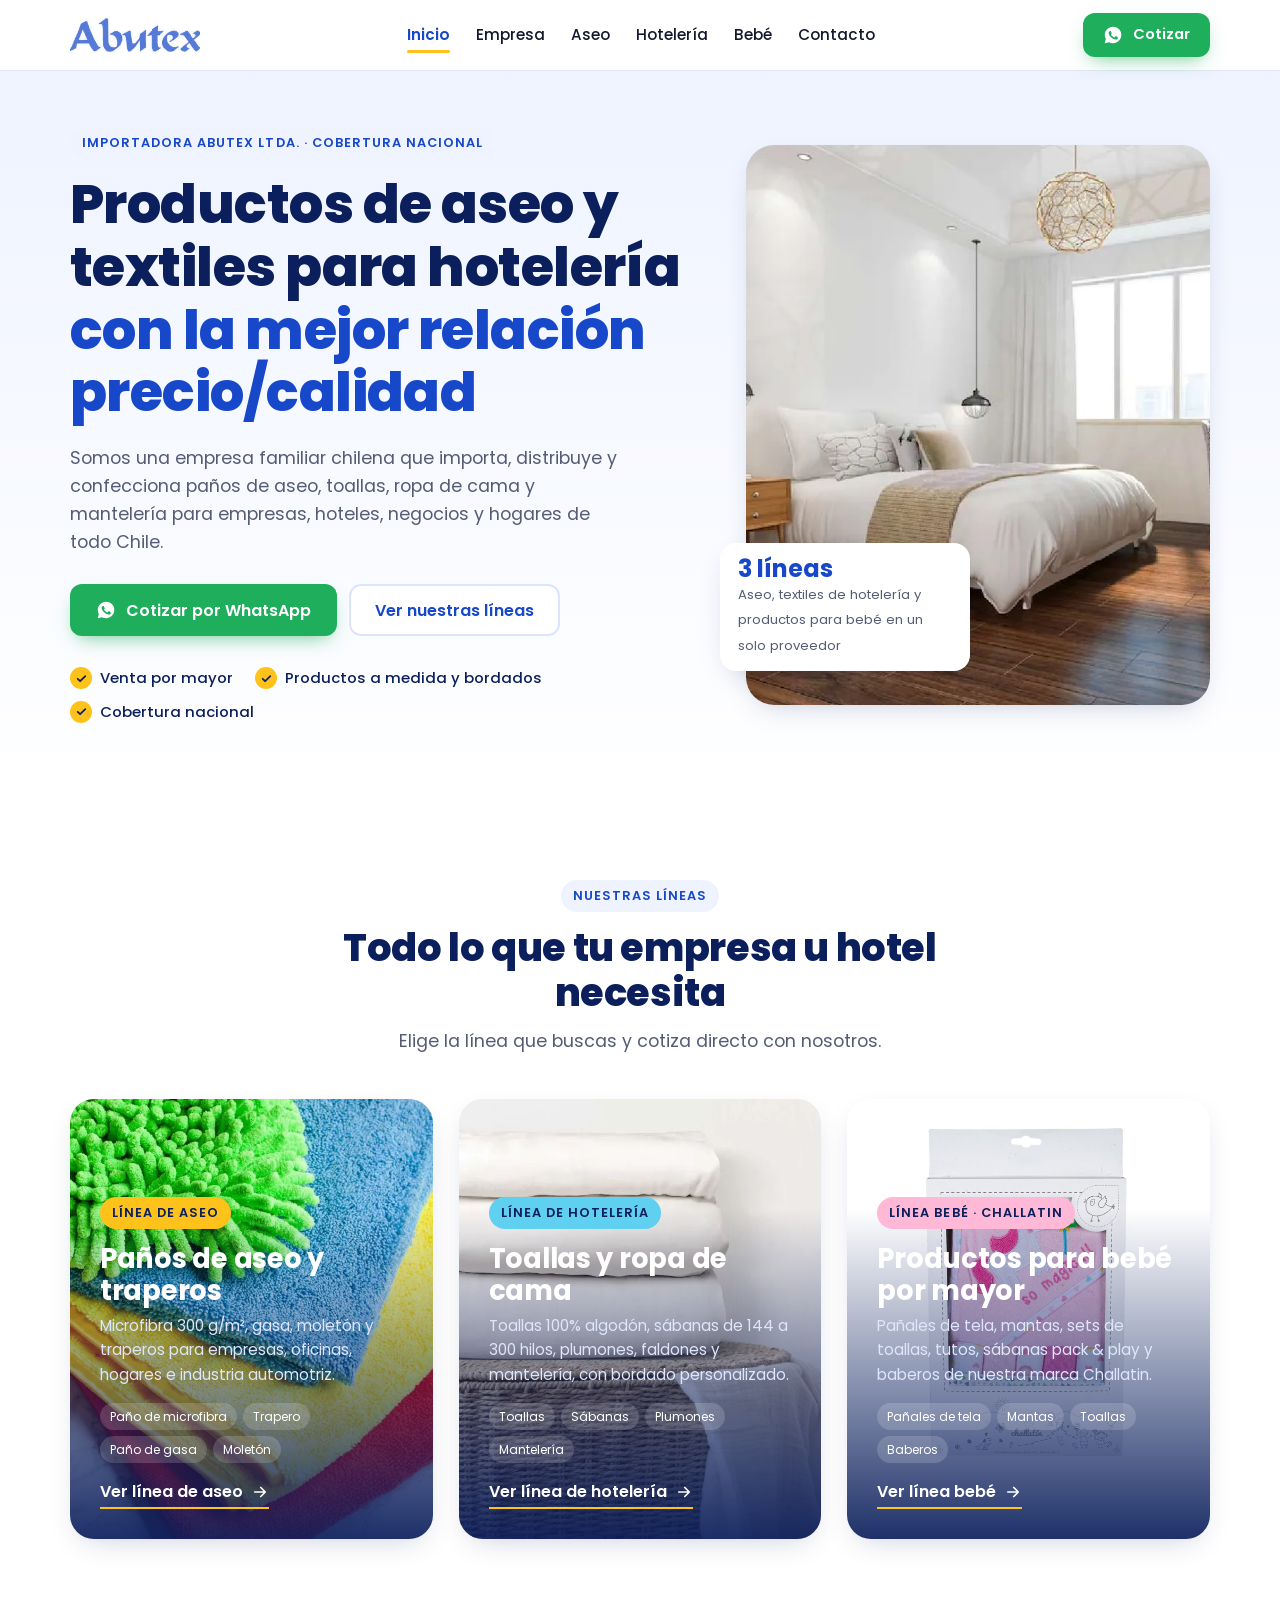
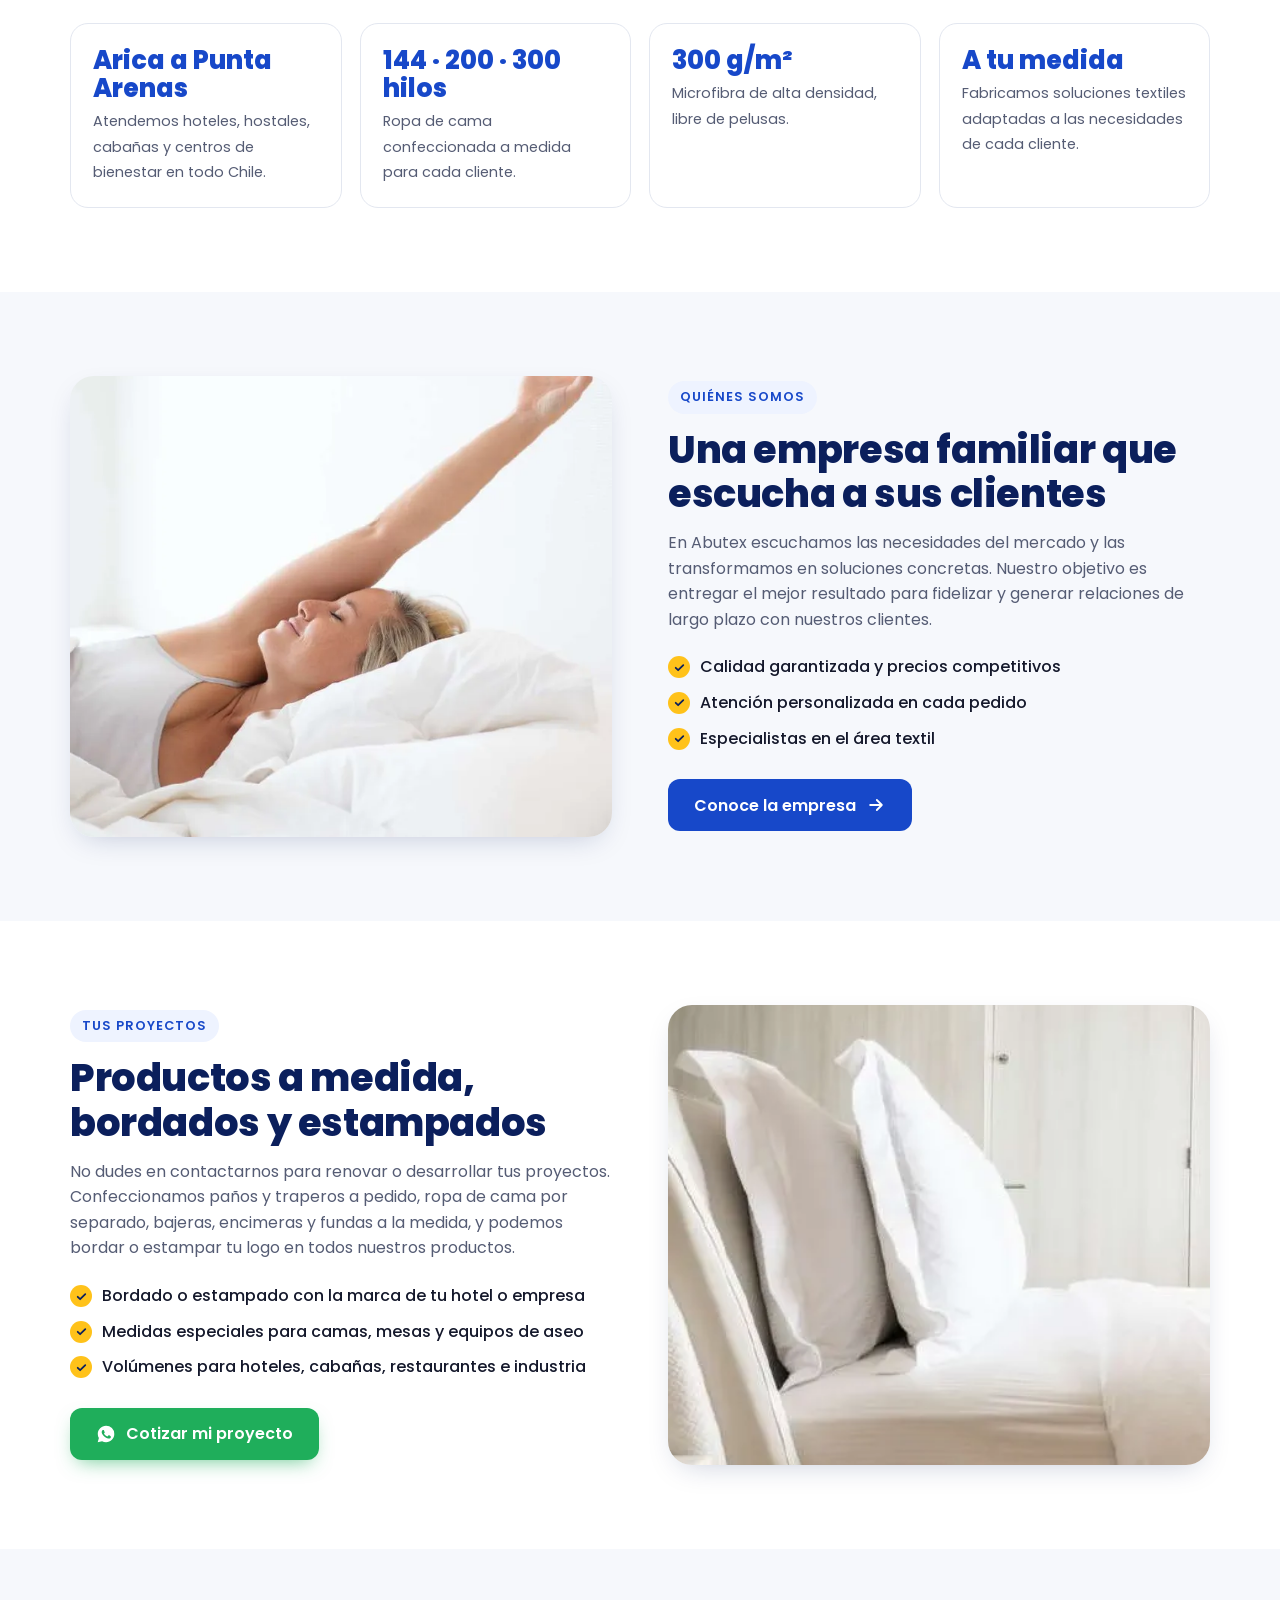
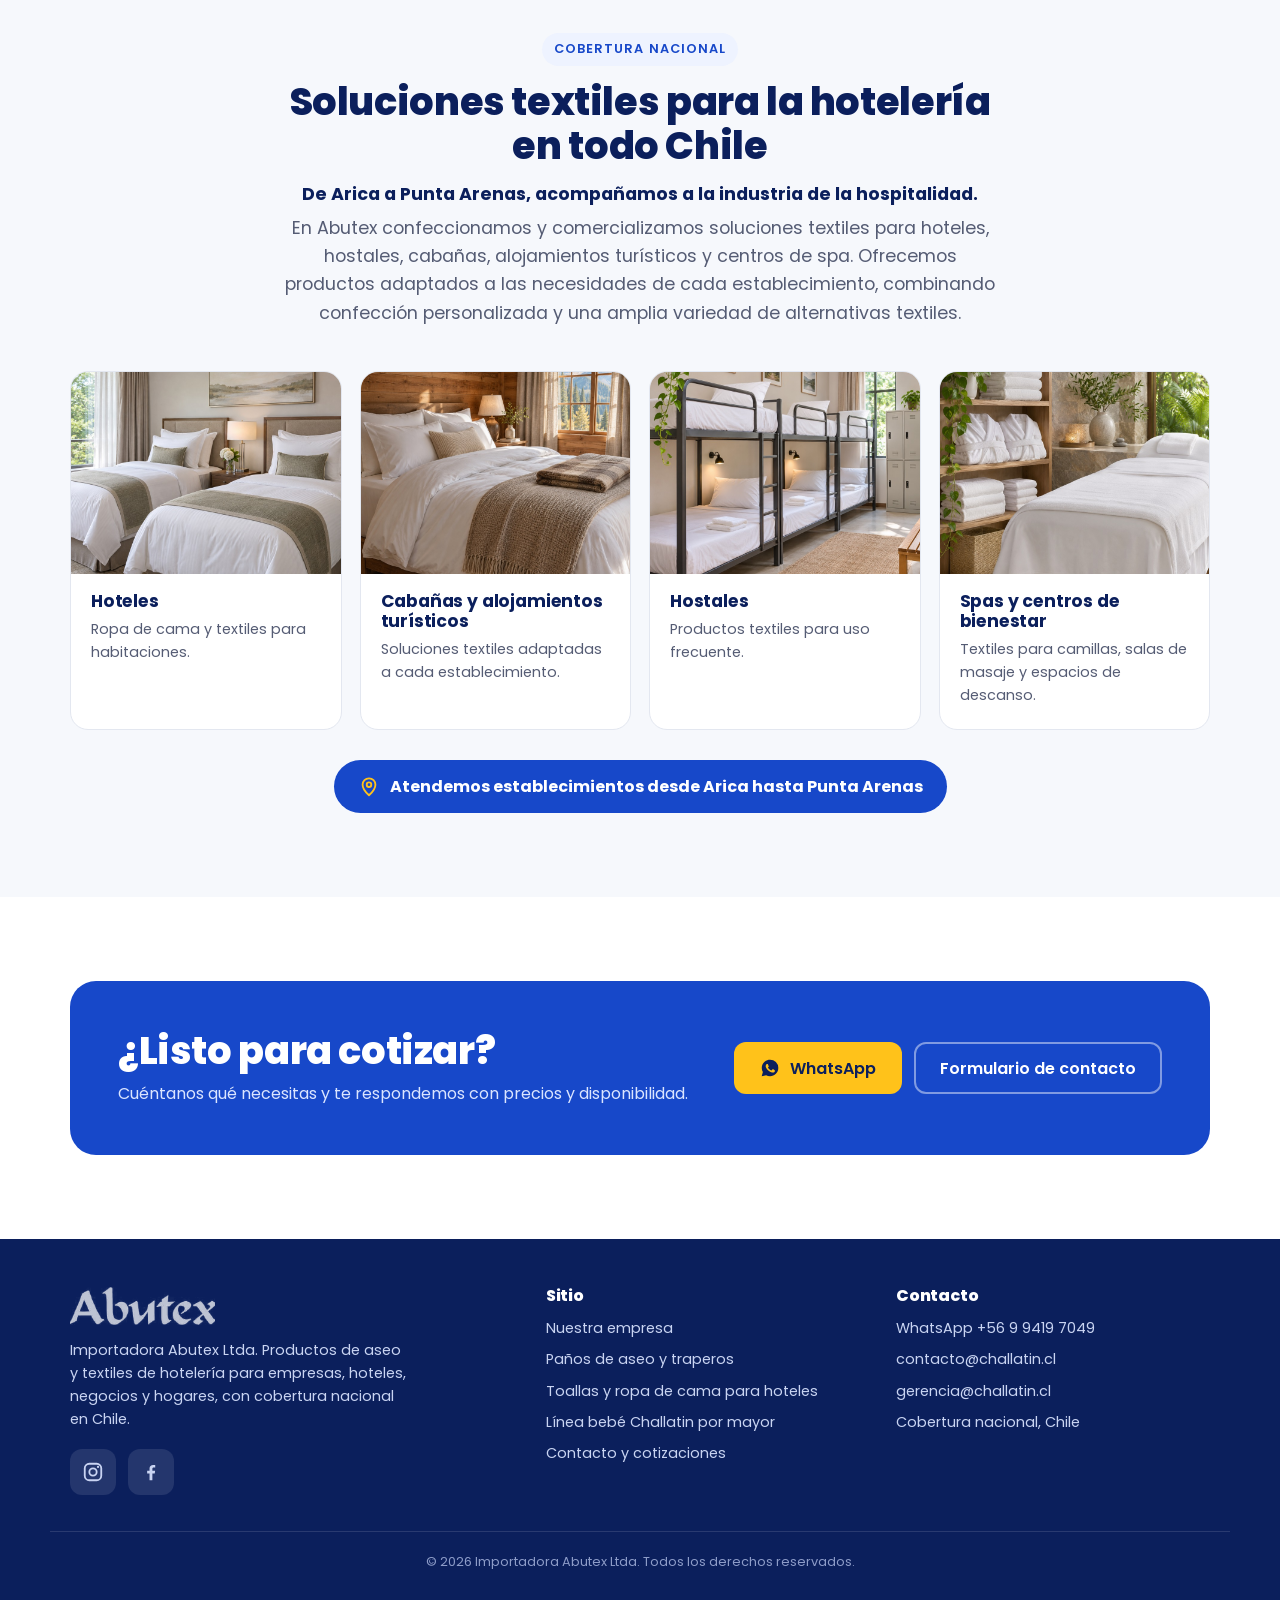
==== commit 68475314: "Fotos reales de productos y cobertura en hotelería Cada ficha del catálogo usa su propia foto (cubre" ====
--- a/index.html
+++ b/index.html
@@ -282,19 +282,19 @@
     </div>
     <div class="cov-grid">
       <article class="cov-card">
-        <img src="img/hoteleria-dormitorio.webp" width="720" height="717" alt="Habitación de hotel con ropa de cama blanca" loading="lazy" decoding="async">
+        <img src="img/hoteleria/cobertura-hotel.jpg" width="900" height="900" alt="Habitación de hotel con ropa de cama blanca" loading="lazy" decoding="async">
         <div><h3>Hoteles</h3><p>Ropa de cama y textiles para habitaciones.</p></div>
       </article>
       <article class="cov-card">
-        <img src="img/cubreplumones.webp" width="433" height="681" alt="Cabaña turística en un entorno natural" loading="lazy" decoding="async">
+        <img src="img/hoteleria/cobertura-cabana.jpg" width="900" height="900" alt="Cabaña turística en un entorno natural" loading="lazy" decoding="async">
         <div><h3>Cabañas y alojamientos turísticos</h3><p>Soluciones textiles adaptadas a cada establecimiento.</p></div>
       </article>
       <article class="cov-card">
-        <img src="img/cama-sabanas.webp" width="674" height="1009" alt="Habitación de hostal con camas tendidas" loading="lazy" decoding="async">
+        <img src="img/hoteleria/cobertura-hostal.jpg" width="900" height="900" alt="Habitación de hostal con camas tendidas" loading="lazy" decoding="async">
         <div><h3>Hostales</h3><p>Productos textiles para uso frecuente.</p></div>
       </article>
       <article class="cov-card">
-        <img src="img/proyecto-spa.webp" width="404" height="429" alt="Sala de masajes de un spa" loading="lazy" decoding="async">
+        <img src="img/hoteleria/cobertura-spa.jpg" width="900" height="900" alt="Sala de masajes de un spa" loading="lazy" decoding="async">
         <div><h3>Spas y centros de bienestar</h3><p>Textiles para camillas, salas de masaje y espacios de descanso.</p></div>
       </article>
     </div>
